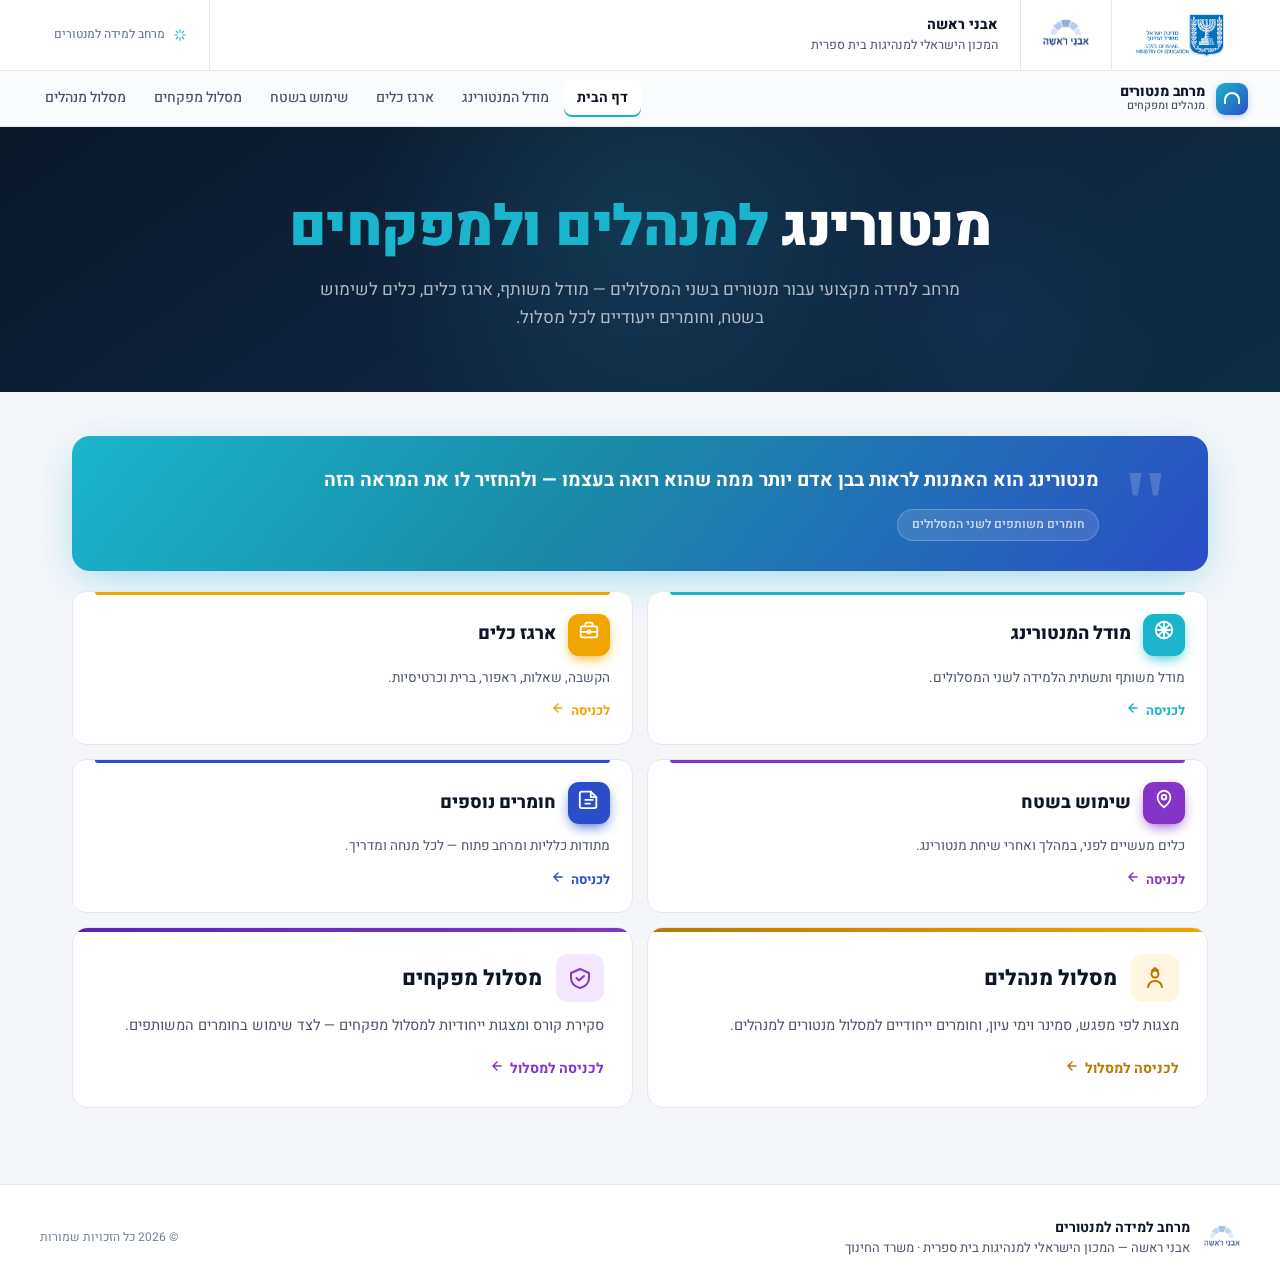
==== index.html @ e8d84977 "Revert "Apply full UX audit fixes — accessibility, RTL, mobile nav" This reverts commit c59c4131e571" ====
<!DOCTYPE html>
<html lang="he" dir="rtl">
<head>
  <meta charset="UTF-8" />
  <meta name="viewport" content="width=device-width, initial-scale=1.0" />
  <title>מרחב מנטורים | אבני ראשה</title>
  <meta name="description" content="מרחב למידה למנטורים — מנהלים ומפקחים · אבני ראשה · משרד החינוך" />
  <link rel="stylesheet" href="shared.css" />
</head>
<body>

  <div id="site-chrome"></div>

  <!-- ── HERO ── -->
  <section class="home-hero">
    <div class="hero-glow hero-glow-1"></div>
    <div class="hero-glow hero-glow-2"></div>
    <h1 class="home-title">מנטורינג <em>למנהלים ולמפקחים</em></h1>
    <p class="home-sub">מרחב למידה מקצועי עבור מנטורים בשני המסלולים — מודל משותף, ארגז כלים, כלים לשימוש בשטח, וחומרים ייעודיים לכל מסלול.</p>
  </section>

  <!-- ── CARDS ── -->
  <div class="cards-area">

    <!-- Quote banner -->
    <div class="quote-banner">
      <div class="quote-mark">"</div>
      <div class="quote-body">
        <blockquote class="quote-text">מנטורינג הוא האמנות לראות בבן אדם יותר ממה שהוא רואה בעצמו — ולהחזיר לו את המראה הזה</blockquote>
        <div class="quote-label">חומרים משותפים לשני המסלולים</div>
      </div>
    </div>

    <!-- Row: model + toolbox -->
    <div class="cat-grid">
      <a href="mentoring-model.html" class="cat-card teal">
        <div class="cat-head">
          <div class="cat-icon"><span class="cat-icon-svg" data-icon="model"></span></div>
          <div class="cat-title">מודל המנטורינג</div>
        </div>
        <div class="cat-desc">מודל משותף ותשתית הלמידה לשני המסלולים.</div>
        <span class="cat-link">לכניסה <span data-icon="arrow"></span></span>
      </a>
      <a href="toolbox.html" class="cat-card orange">
        <div class="cat-head">
          <div class="cat-icon"><span class="cat-icon-svg" data-icon="toolbox"></span></div>
          <div class="cat-title">ארגז כלים</div>
        </div>
        <div class="cat-desc">הקשבה, שאלות, ראפור, ברית וכרטיסיות.</div>
        <span class="cat-link">לכניסה <span data-icon="arrow"></span></span>
      </a>
    </div>

    <!-- Row: field + materials -->
    <div class="cat-grid">
      <a href="field-use.html" class="cat-card purple">
        <div class="cat-head">
          <div class="cat-icon"><span class="cat-icon-svg" data-icon="field"></span></div>
          <div class="cat-title">שימוש בשטח</div>
        </div>
        <div class="cat-desc">כלים מעשיים לפני, במהלך ואחרי שיחת מנטורינג.</div>
        <span class="cat-link">לכניסה <span data-icon="arrow"></span></span>
      </a>
      <a href="main-shared.html" class="cat-card blue">
        <div class="cat-head">
          <div class="cat-icon"><span class="cat-icon-svg" data-icon="materials"></span></div>
          <div class="cat-title">חומרים נוספים</div>
        </div>
        <div class="cat-desc">מתודות כלליות ומרחב פתוח — לכל מנחה ומדריך.</div>
        <span class="cat-link">לכניסה <span data-icon="arrow"></span></span>
      </a>
    </div>

    <!-- Dept cards -->
    <div class="dept-grid">
      <a href="principals.html" class="dept-card orange">
        <div class="dept-head">
          <div class="dept-icon" data-icon="principals"></div>
          <h3>מסלול מנהלים</h3>
        </div>
        <p>מצגות לפי מפגש, סמינר וימי עיון, וחומרים ייחודיים למסלול מנטורים למנהלים.</p>
        <span class="dept-cta">לכניסה למסלול <span data-icon="arrow"></span></span>
      </a>
      <a href="supervisors.html" class="dept-card purple">
        <div class="dept-head">
          <div class="dept-icon" data-icon="supervisors"></div>
          <h3>מסלול מפקחים</h3>
        </div>
        <p>סקירת קורס ומצגות ייחודיות למסלול מפקחים — לצד שימוש בחומרים המשותפים.</p>
        <span class="dept-cta">לכניסה למסלול <span data-icon="arrow"></span></span>
      </a>
    </div>

  </div>

  <div id="site-footer"></div>

  <script src="shared.js"></script>
  <script>Site.mount('home');</script>
</body>
</html>
---- shared.css ----
/* ═══════════════════════════════════════════════════════════
   Avney Rosha — מרחב מנטורים
   Shared Stylesheet · v2.0 (Professional Redesign)
═══════════════════════════════════════════════════════════ */

@import url('https://fonts.googleapis.com/css2?family=Heebo:wght@300;400;500;600;700;800;900&display=swap');

*, *::before, *::after { box-sizing: border-box; margin: 0; padding: 0; }

:root {
  /* Brand palette (unchanged) */
  --blue:         #2b4ec8;
  --teal:         #1ab5cc;
  --orange:       #f0a500;
  --orange-deep:  #b87800;
  --purple:       #8435c8;

  /* Soft tints derived from brand */
  --teal-tint:    #e6f7fa;
  --teal-tint-2:  #cdeef4;
  --orange-tint:  #fff5e0;
  --orange-tint-2:#fde3b0;
  --purple-tint:  #f3e8ff;
  --purple-tint-2:#e0c8fa;
  --blue-tint:    #e6ecfb;
  --blue-tint-2:  #c8d4f5;

  /* Neutrals */
  --ink:          #0e1726;
  --ink-2:        #1a2233;
  --text-dark:    #1a2233;
  --text-mid:     #4a5568;
  --text-light:   #718096;
  --border:       #e4e8ee;
  --border-strong:#cbd2dc;
  --bg:           #f4f6fa;
  --paper:        #ffffff;
  --paper-2:      #fafbfd;

  /* Shadows + radii */
  --shadow:       0 2px 10px rgba(15,23,38,.06);
  --shadow-hover: 0 10px 32px rgba(15,23,38,.12);
  --radius:       16px;
  --radius-sm:    10px;
  --radius-xs:    8px;
}

html { font-size: 16px; -webkit-text-size-adjust: 100%; }
body {
  font-family: 'Heebo', Arial, sans-serif;
  background: var(--bg);
  color: var(--text-dark);
  min-height: 100vh;
  direction: rtl;
  line-height: 1.6;
  text-wrap: pretty;
}
a { text-decoration: none; color: inherit; }
button { font-family: inherit; cursor: pointer; }

/* ═══════════════════════════════════════════════════════════
   1 · SITE CHROME — Top brand strip + main nav
═══════════════════════════════════════════════════════════ */
.site-strip {
  background: var(--paper);
  border-bottom: 1px solid var(--border);
  padding: 0 32px;
  display: flex;
  align-items: stretch;
  min-height: 68px;
}
.strip-lockup {
  display: flex;
  align-items: stretch;
}
.strip-logo {
  display: flex;
  align-items: center;
  padding: 12px 22px;
}
.strip-logo + .strip-logo,
.strip-logo + .strip-meta,
.strip-meta + .strip-logo { border-right: 1px solid var(--border); }
.strip-logo img {
  height: 46px;
  width: auto;
  object-fit: contain;
  display: block;
}
.strip-meta {
  display: flex;
  flex-direction: column;
  justify-content: center;
  gap: 2px;
  padding: 8px 22px;
  font-size: 12.5px;
  color: var(--text-mid);
  line-height: 1.35;
  text-align: right;
}
.strip-meta strong {
  font-size: 14px;
  color: var(--ink);
  font-weight: 800;
}
.strip-tag {
  margin-inline-start: auto;
  display: flex;
  align-items: center;
  padding: 0 22px;
  font-size: 12px;
  color: var(--text-light);
  font-weight: 500;
  border-right: 1px solid var(--border);
}
.strip-tag svg { width: 14px; height: 14px; margin-inline-end: 8px; color: var(--teal); }

.site-nav {
  background: var(--paper-2);
  border-bottom: 1px solid var(--border);
  padding: 0 32px;
  display: flex;
  align-items: center;
  gap: 18px;
  position: sticky;
  top: 0;
  z-index: 50;
  height: 56px;
  backdrop-filter: saturate(150%) blur(8px);
}
.nav-brand {
  display: flex;
  align-items: center;
  gap: 11px;
  flex-shrink: 0;
  margin-inline-end: 8px;
}
.nav-mark {
  width: 32px;
  height: 32px;
  border-radius: 9px;
  background: linear-gradient(135deg, var(--teal) 0%, var(--blue) 100%);
  position: relative;
  flex-shrink: 0;
  box-shadow: 0 2px 6px rgba(43,78,200,0.25);
}
.nav-mark::after {
  /* Half-arch glyph echoing the Avney Rosha logo */
  content: "";
  position: absolute;
  top: 9px;
  left: 8px;
  right: 8px;
  bottom: 11px;
  border: 2px solid #fff;
  border-bottom: 0;
  border-radius: 999px 999px 0 0;
}
.nav-brand-text {
  display: flex;
  flex-direction: column;
  line-height: 1.15;
}
.nav-brand-text strong {
  font-size: 14px;
  font-weight: 800;
  color: var(--ink);
  letter-spacing: -.01em;
}
.nav-brand-text span {
  font-size: 11px;
  color: var(--text-mid);
  font-weight: 500;
}
.nav-links {
  display: flex;
  align-items: center;
  gap: 2px;
  flex: 1;
  justify-content: flex-end;
  flex-wrap: wrap;
}
.nav-links a {
  padding: 7px 13px;
  border-radius: 8px;
  font-size: 14px;
  font-weight: 500;
  color: var(--text-mid);
  white-space: nowrap;
  transition: background .15s, color .15s, box-shadow .15s;
  position: relative;
}
.nav-links a:hover { color: var(--ink); background: #eef2f7; }
.nav-links a.active {
  color: var(--ink);
  font-weight: 700;
  background: var(--paper);
  box-shadow: inset 0 -2px 0 0 var(--teal);
}
.nav-spacer { display: none; }
.nav-meta { display: none; }

/* ═══════════════════════════════════════════════════════════
   2 · PAGE HEADER
═══════════════════════════════════════════════════════════ */
.page-header {
  padding: 40px 32px 28px;
  max-width: 1200px;
  margin: 0 auto;
  width: 100%;
  display: flex;
  flex-direction: column;
  align-items: flex-start;
  gap: 8px;
  position: relative;
}
.page-header .breadcrumb {
  font-size: 13px;
  color: var(--text-light);
  margin-bottom: 4px;
  display: flex;
  align-items: center;
  gap: 6px;
}
.page-header .breadcrumb a { color: var(--teal); font-weight: 500; }
.page-header .breadcrumb a:hover { text-decoration: underline; }
.page-header .breadcrumb .sep { color: var(--border-strong); }
.page-header .page-eyebrow {
  display: inline-flex;
  align-items: center;
  gap: 8px;
  font-size: 12px;
  font-weight: 700;
  letter-spacing: .04em;
  color: var(--teal);
  background: var(--teal-tint);
  padding: 5px 11px;
  border-radius: 999px;
  margin-bottom: 6px;
}
.page-header .page-eyebrow svg { width: 14px; height: 14px; }
.page-header h1 {
  font-size: 40px;
  font-weight: 900;
  color: var(--ink);
  line-height: 1.1;
  letter-spacing: -.3px;
}
.page-header .page-desc {
  font-size: 16.5px;
  color: var(--text-mid);
  line-height: 1.65;
  max-width: 720px;
  margin-top: 4px;
}
.page-header-bar {
  width: 64px;
  height: 4px;
  border-radius: 3px;
  margin-top: 12px;
}
.bar-teal   { background: var(--teal); }
.bar-blue   { background: var(--blue); }
.bar-orange { background: var(--orange); }
.bar-purple { background: var(--purple); }

/* Variant for routes (principals / supervisors) with brand color */
.page-header[data-accent="orange"] .page-eyebrow { color: var(--orange-deep); background: var(--orange-tint); }
.page-header[data-accent="purple"] .page-eyebrow { color: var(--purple); background: var(--purple-tint); }
.page-header[data-accent="blue"]   .page-eyebrow { color: var(--blue);   background: var(--blue-tint); }

/* ═══════════════════════════════════════════════════════════
   3 · CONTENT AREA + SECTION GROUPS
═══════════════════════════════════════════════════════════ */
.content-area {
  padding: 0 32px 64px;
  max-width: 1200px;
  margin: 0 auto;
  width: 100%;
}
.section-group { margin-bottom: 36px; }

.section-group-title {
  display: flex;
  align-items: center;
  gap: 14px;
  margin-bottom: 16px;
  padding-bottom: 12px;
  border-bottom: 1.5px solid var(--border);
  text-align: right;
  direction: rtl;
  width: 100%;
}
.sec-ico {
  width: 38px;
  height: 38px;
  border-radius: 10px;
  background: var(--teal-tint);
  color: var(--teal);
  display: flex;
  align-items: center;
  justify-content: center;
  flex-shrink: 0;
}
.sec-ico svg { width: 20px; height: 20px; }
.sec-ico[data-tone="orange"] { background: var(--orange-tint); color: var(--orange-deep); }
.sec-ico[data-tone="purple"] { background: var(--purple-tint); color: var(--purple); }
.sec-ico[data-tone="blue"]   { background: var(--blue-tint); color: var(--blue); }

.sec-text {
  display: flex;
  flex-direction: column;
  line-height: 1.25;
  flex: 1;
  min-width: 0;
}
.sec-text strong {
  font-size: 18px;
  font-weight: 800;
  color: var(--ink);
}
.sec-text span {
  font-size: 12.5px;
  color: var(--text-light);
  font-weight: 500;
}
.sec-count {
  font-size: 11.5px;
  font-weight: 700;
  color: var(--text-mid);
  background: #eef2f7;
  padding: 5px 11px;
  border-radius: 999px;
  flex-shrink: 0;
}

/* ═══════════════════════════════════════════════════════════
   4 · FILE CARDS + FILE-TYPE DOCUMENT ICON
═══════════════════════════════════════════════════════════ */
.file-grid {
  display: grid;
  grid-template-columns: repeat(auto-fill, minmax(280px, 1fr));
  gap: 12px;
}

.file-card {
  background: var(--paper);
  border: 1px solid var(--border);
  border-radius: 12px;
  padding: 14px 16px;
  display: flex;
  align-items: center;
  gap: 14px;
  text-align: right;
  transition: transform .15s, box-shadow .15s, border-color .15s;
  cursor: pointer;
  position: relative;
}
.file-card:hover {
  transform: translateY(-2px);
  box-shadow: var(--shadow-hover);
  border-color: var(--teal);
}
.file-card:hover .file-dl { background: var(--teal); color: #fff; border-color: var(--teal); }

.file-info {
  flex: 1;
  min-width: 0;
  display: flex;
  flex-direction: column;
  gap: 4px;
}
.file-name {
  font-size: 14.5px;
  font-weight: 700;
  color: var(--ink);
  line-height: 1.4;
  word-break: break-word;
}
.file-meta {
  font-size: 12px;
  color: var(--text-light);
  display: flex;
  align-items: center;
  gap: 8px;
  flex-wrap: wrap;
}
.file-meta .dot {
  width: 3px;
  height: 3px;
  border-radius: 50%;
  background: var(--border-strong);
  display: inline-block;
}

.file-dl {
  width: 32px;
  height: 32px;
  border-radius: 8px;
  background: var(--paper-2);
  color: var(--text-mid);
  border: 1px solid var(--border);
  display: flex;
  align-items: center;
  justify-content: center;
  flex-shrink: 0;
  transition: background .15s, color .15s, border-color .15s;
}
.file-dl svg { width: 14px; height: 14px; }

/* ── Document-shaped file icon ────────────────────────── */
.file-doc {
  position: relative;
  width: 44px;
  height: 56px;
  background: #fff;
  border: 1.5px solid #d8dde6;
  border-radius: 5px;
  flex-shrink: 0;
  box-shadow: 0 1px 2px rgba(15,23,38,.04);
  display: flex;
  align-items: flex-end;
  justify-content: center;
  padding-bottom: 7px;
}
/* Folded corner (top-left in RTL feel) */
.file-doc::before {
  content: "";
  position: absolute;
  top: 0;
  left: 0;
  width: 13px;
  height: 13px;
  background: linear-gradient(135deg, #f0f3f7 0%, #f0f3f7 50%, #d0d6de 50%, #d0d6de 100%);
  border-bottom: 1.5px solid #d8dde6;
  border-right: 1.5px solid #d8dde6;
  border-top-left-radius: 4px;
}
/* Subtle internal text-lines */
.file-doc-lines {
  position: absolute;
  top: 17px;
  left: 7px;
  right: 7px;
  display: flex;
  flex-direction: column;
  gap: 3px;
  pointer-events: none;
}
.file-doc-lines i {
  display: block;
  height: 2px;
  background: #ebeef3;
  border-radius: 2px;
}
.file-doc-lines i:nth-child(1) { width: 60%; margin-right: auto; margin-left: 4px; }
.file-doc-lines i:nth-child(2) { width: 90%; }
.file-doc-lines i:nth-child(3) { width: 70%; }
/* Type badge */
.file-doc-badge {
  font-size: 9.5px;
  font-weight: 800;
  letter-spacing: .06em;
  color: #fff;
  background: var(--doc-color, #5e6878);
  padding: 3px 6px;
  border-radius: 3px;
  text-transform: uppercase;
  line-height: 1;
  position: relative;
  z-index: 1;
}
.file-doc[data-type="pdf"]   { --doc-color: #c0392b; }
.file-doc[data-type="doc"],
.file-doc[data-type="docx"]  { --doc-color: #2b6cb0; }
.file-doc[data-type="ppt"],
.file-doc[data-type="pptx"]  { --doc-color: #e05c00; }
.file-doc[data-type="xls"],
.file-doc[data-type="xlsx"]  { --doc-color: #276749; }
.file-doc[data-type="mp4"],
.file-doc[data-type="video"] { --doc-color: #6b21a8; }
.file-doc[data-type="link"]  { --doc-color: #2e7d54; }
.file-doc[data-type="img"]   { --doc-color: #b94a8a; }

/* Video play overlay */
.file-doc[data-type="mp4"]::after,
.file-doc[data-type="video"]::after {
  content: "";
  position: absolute;
  top: 18px;
  left: 50%;
  transform: translateX(-50%);
  width: 0; height: 0;
  border-style: solid;
  border-width: 6px 0 6px 10px;
  border-color: transparent transparent transparent #6b21a8;
}
.file-doc[data-type="mp4"] .file-doc-lines,
.file-doc[data-type="video"] .file-doc-lines { display: none; }

/* ═══════════════════════════════════════════════════════════
   5 · HOMEPAGE — Hero + cards
═══════════════════════════════════════════════════════════ */
.home-hero {
  background: linear-gradient(145deg, #0b1929 0%, #102540 55%, #0d2d40 100%);
  border-bottom: none;
  padding: 72px 32px 60px;
  text-align: center;
  position: relative;
  overflow: hidden;
}

/* Decorative glow orbs */
.hero-glow {
  position: absolute;
  border-radius: 50%;
  pointer-events: none;
  animation: glow-pulse 6s ease-in-out infinite;
}
.hero-glow-1 {
  width: 600px; height: 600px;
  top: -200px; left: 50%;
  transform: translateX(-50%);
  background: radial-gradient(circle, rgba(26,181,204,.14) 0%, transparent 65%);
}
.hero-glow-2 {
  width: 380px; height: 380px;
  bottom: -120px; right: 8%;
  background: radial-gradient(circle, rgba(43,78,200,.12) 0%, transparent 65%);
  animation-delay: 3s;
}
@keyframes glow-pulse {
  0%, 100% { opacity: .8; transform: translateX(-50%) scale(1); }
  50%       { opacity: 1;  transform: translateX(-50%) scale(1.08); }
}
.hero-glow-2 { animation: glow-pulse-b 7s ease-in-out infinite 3s; }
@keyframes glow-pulse-b {
  0%, 100% { opacity: .7; transform: scale(1); }
  50%       { opacity: 1;  transform: scale(1.1); }
}

.home-title {
  font-size: 56px;
  font-weight: 900;
  color: #fff;
  line-height: 1.05;
  letter-spacing: -.5px;
  position: relative;
  max-width: 900px;
  margin: 0 auto;
}
.home-title em { font-style: normal; color: var(--teal); }
.home-sub {
  font-size: 17px;
  color: rgba(255,255,255,.68);
  margin-top: 18px;
  line-height: 1.65;
  max-width: 660px;
  margin-inline: auto;
  position: relative;
}

/* Hero stats row */
.hero-stats {
  display: inline-flex;
  align-items: center;
  gap: 0;
  margin-top: 36px;
  background: rgba(255,255,255,.07);
  border: 1px solid rgba(255,255,255,.12);
  border-radius: 14px;
  padding: 14px 28px;
  gap: 0;
  position: relative;
}
.hero-stat {
  display: flex;
  flex-direction: column;
  align-items: center;
  gap: 3px;
  padding: 0 24px;
}
.hero-stat-num {
  font-size: 26px;
  font-weight: 900;
  color: #fff;
  line-height: 1;
  letter-spacing: -.5px;
}
.hero-stat-label {
  font-size: 12px;
  font-weight: 500;
  color: rgba(255,255,255,.55);
  white-space: nowrap;
}
.hero-stat-sep {
  width: 1px;
  height: 36px;
  background: rgba(255,255,255,.14);
  flex-shrink: 0;
}

/* Quote banner */
.quote-banner {
  background: linear-gradient(130deg, var(--teal) 0%, #1a8ba8 45%, var(--blue) 100%);
  border-radius: 18px;
  padding: 30px 36px;
  margin-bottom: 20px;
  color: #fff;
  display: flex;
  align-items: flex-start;
  gap: 20px;
  position: relative;
  overflow: hidden;
  box-shadow: 0 12px 40px -8px rgba(26,181,204,.4);
  transition: transform .2s, box-shadow .2s;
}
.quote-banner:hover {
  transform: translateY(-2px);
  box-shadow: 0 18px 50px -8px rgba(26,181,204,.55);
}
.quote-mark {
  font-size: 96px;
  font-weight: 900;
  line-height: .7;
  color: rgba(255,255,255,.18);
  font-family: Georgia, serif;
  flex-shrink: 0;
  margin-top: 4px;
  user-select: none;
}
.quote-body { flex: 1; }
.quote-text {
  font-size: 19px;
  font-weight: 700;
  line-height: 1.55;
  color: #fff;
  font-style: normal;
  margin: 0 0 14px;
}
.quote-label {
  display: inline-flex;
  align-items: center;
  gap: 7px;
  font-size: 12px;
  font-weight: 600;
  color: rgba(255,255,255,.7);
  background: rgba(255,255,255,.12);
  border: 1px solid rgba(255,255,255,.2);
  padding: 5px 14px;
  border-radius: 999px;
}

/* Card entrance animation */
.cat-card, .dept-card {
  animation: card-in .4s ease both;
}
.cat-grid:nth-child(2) .cat-card:nth-child(1) { animation-delay: .05s; }
.cat-grid:nth-child(2) .cat-card:nth-child(2) { animation-delay: .12s; }
.cat-grid:nth-child(3) .cat-card:nth-child(1) { animation-delay: .19s; }
.cat-grid:nth-child(3) .cat-card:nth-child(2) { animation-delay: .26s; }
.dept-card:nth-child(1) { animation-delay: .32s; }
.dept-card:nth-child(2) { animation-delay: .39s; }
@keyframes card-in {
  from { opacity: 0; transform: translateY(14px); }
  to   { opacity: 1; transform: translateY(0); }
}

/* Legacy eyebrow (hidden) */
.home-eyebrow { display: none; }

.cards-area {
  max-width: 1200px;
  margin: 0 auto;
  padding: 44px 32px 60px;
}

/* Featured (primary) card */
.feature-card {
  display: flex;
  align-items: center;
  justify-content: space-between;
  gap: 28px;
  background: linear-gradient(135deg, var(--teal) 0%, var(--blue) 100%);
  border-radius: 18px;
  padding: 30px 34px;
  margin-bottom: 14px;
  color: #fff;
  box-shadow: 0 12px 40px -8px rgba(26,181,204,.45);
  transition: transform .2s, box-shadow .2s;
  position: relative;
  overflow: hidden;
  text-align: right;
}
.feature-card:hover {
  transform: translateY(-3px);
  box-shadow: 0 18px 50px -8px rgba(26,181,204,.55);
}
.feature-card::before {
  content: "";
  position: absolute;
  left: -60px;
  top: -60px;
  width: 280px;
  height: 280px;
  border-radius: 50%;
  border: 50px solid rgba(255,255,255,.08);
  pointer-events: none;
}
.feature-card-text { position: relative; }
.feature-card h2 {
  font-size: 28px;
  font-weight: 900;
  margin-bottom: 6px;
  line-height: 1.2;
}
.feature-card p {
  font-size: 15px;
  color: rgba(255,255,255,.88);
  line-height: 1.55;
  max-width: 520px;
}
.feature-card-cta {
  display: inline-flex;
  align-items: center;
  gap: 8px;
  background: rgba(255,255,255,.16);
  border: 1.5px solid rgba(255,255,255,.32);
  padding: 12px 22px;
  border-radius: 10px;
  font-size: 14px;
  font-weight: 700;
  flex-shrink: 0;
  position: relative;
  transition: background .15s;
}
.feature-card:hover .feature-card-cta { background: rgba(255,255,255,.28); }
.feature-card-cta svg { width: 16px; height: 16px; }

/* Two-column category cards */
.cat-grid {
  display: grid;
  grid-template-columns: 1fr 1fr;
  gap: 14px;
  margin-bottom: 14px;
}
.cat-card {
  background: var(--paper);
  border: 1px solid var(--border);
  border-radius: 14px;
  padding: 22px;
  display: flex;
  flex-direction: column;
  gap: 12px;
  position: relative;
  text-align: right;
  transition: transform .18s, box-shadow .18s, border-color .18s;
}
.cat-card::before {
  content: "";
  position: absolute;
  top: 0;
  right: 22px;
  left: 22px;
  height: 3px;
  border-radius: 0 0 3px 3px;
  background: currentColor;
}
.cat-card:hover {
  transform: translateY(-3px);
  box-shadow: var(--shadow-hover);
  border-color: rgba(0,0,0,.08);
}
.cat-card.teal   { color: var(--teal); }
.cat-card.orange { color: var(--orange); }
.cat-card.purple { color: var(--purple); }
.cat-card.blue   { color: var(--blue); }

.cat-head { display: flex; align-items: center; gap: 12px; }
.cat-icon {
  width: 42px;
  height: 42px;
  border-radius: 11px;
  color: #fff;
  display: flex;
  align-items: center;
  justify-content: center;
  flex-shrink: 0;
}
.cat-card.teal   .cat-icon { background: var(--teal);   box-shadow: 0 5px 14px -4px var(--teal); }
.cat-card.orange .cat-icon { background: var(--orange); box-shadow: 0 5px 14px -4px var(--orange); }
.cat-card.purple .cat-icon { background: var(--purple); box-shadow: 0 5px 14px -4px var(--purple); }
.cat-card.blue   .cat-icon { background: var(--blue);   box-shadow: 0 5px 14px -4px var(--blue); }
.cat-icon svg { width: 22px; height: 22px; }
.cat-title {
  font-size: 18px;
  font-weight: 800;
  color: var(--ink);
}
.cat-desc {
  font-size: 13.5px;
  color: var(--text-mid);
  line-height: 1.6;
  flex: 1;
}
.cat-link {
  margin-top: auto;
  font-size: 13px;
  font-weight: 700;
  color: currentColor;
  display: inline-flex;
  align-items: center;
  gap: 6px;
}
.cat-link svg { width: 14px; height: 14px; }
.cat-card:hover .cat-link { gap: 10px; }

/* Department cards (principals / supervisors) */
.dept-grid {
  display: grid;
  grid-template-columns: 1fr 1fr;
  gap: 14px;
}
.dept-card {
  background: var(--paper);
  border: 1px solid var(--border);
  border-radius: 16px;
  padding: 26px 28px;
  display: flex;
  flex-direction: column;
  gap: 12px;
  text-align: right;
  transition: transform .18s, box-shadow .18s;
  position: relative;
  overflow: hidden;
}
.dept-card::before {
  content: "";
  position: absolute;
  top: 0; right: 0; left: 0;
  height: 4px;
}
.dept-card.orange::before { background: linear-gradient(90deg, var(--orange-deep) 0%, var(--orange) 100%); }
.dept-card.purple::before { background: linear-gradient(90deg, #5b21b6 0%, var(--purple) 100%); }
.dept-card:hover {
  transform: translateY(-3px);
  box-shadow: var(--shadow-hover);
}
.dept-head { display: flex; align-items: center; gap: 14px; }
.dept-icon {
  width: 48px;
  height: 48px;
  border-radius: 12px;
  display: flex;
  align-items: center;
  justify-content: center;
  flex-shrink: 0;
}
.dept-card.orange .dept-icon { background: var(--orange-tint); color: var(--orange-deep); }
.dept-card.purple .dept-icon { background: var(--purple-tint); color: var(--purple); }
.dept-icon svg { width: 24px; height: 24px; }
.dept-card h3 {
  font-size: 21px;
  font-weight: 800;
  color: var(--ink);
}
.dept-card p {
  font-size: 14.5px;
  color: var(--text-mid);
  line-height: 1.65;
}
.dept-cta {
  margin-top: 8px;
  font-size: 14px;
  font-weight: 700;
  display: inline-flex;
  align-items: center;
  gap: 6px;
}
.dept-card.orange .dept-cta { color: var(--orange-deep); }
.dept-card.purple .dept-cta { color: var(--purple); }
.dept-cta svg { width: 14px; height: 14px; }

/* ═══════════════════════════════════════════════════════════
   6 · ACCORDION (sessions / topics)
═══════════════════════════════════════════════════════════ */
.acc-list { display: flex; flex-direction: column; gap: 10px; }
.acc-item {
  background: var(--paper);
  border: 1px solid var(--border);
  border-radius: 12px;
  overflow: hidden;
  transition: box-shadow .15s, border-color .15s;
}
.acc-item:hover { box-shadow: var(--shadow); }
.acc-item.open { border-color: var(--border-strong); box-shadow: var(--shadow); }
.acc-header {
  padding: 14px 18px;
  display: flex;
  align-items: center;
  justify-content: space-between;
  gap: 14px;
  cursor: pointer;
  transition: background .15s;
}
.acc-header:hover { background: var(--paper-2); }
.acc-header-right { display: flex; align-items: center; gap: 14px; flex: 1; min-width: 0; }
.acc-num {
  width: 34px;
  height: 34px;
  border-radius: 9px;
  display: flex;
  align-items: center;
  justify-content: center;
  font-size: 14px;
  font-weight: 800;
  color: #fff;
  flex-shrink: 0;
  background: var(--teal);
}
.acc-item[data-tone="purple"] .acc-num { background: var(--purple); }
.acc-item[data-tone="orange"] .acc-num { background: var(--orange); }
.acc-item[data-tone="blue"]   .acc-num { background: var(--blue); }
.acc-title {
  font-size: 15.5px;
  font-weight: 700;
  color: var(--ink);
  line-height: 1.35;
}
.acc-meta {
  font-size: 12px;
  color: var(--text-light);
  margin-top: 1px;
}
.acc-arrow {
  width: 28px;
  height: 28px;
  border-radius: 50%;
  background: var(--paper-2);
  color: var(--text-mid);
  display: flex;
  align-items: center;
  justify-content: center;
  flex-shrink: 0;
  transition: transform .2s, background .15s;
}
.acc-arrow svg { width: 14px; height: 14px; transition: transform .2s; }
.acc-item.open .acc-arrow { background: var(--teal-tint); color: var(--teal); }
.acc-item.open .acc-arrow svg { transform: rotate(90deg); }
.acc-body { display: none; padding: 4px 18px 18px; border-top: 1px solid var(--border); margin-top: 2px; }
.acc-item.open .acc-body { display: block; }

/* ═══════════════════════════════════════════════════════════
   7 · GALLERY
═══════════════════════════════════════════════════════════ */
.photo-grid {
  display: grid;
  grid-template-columns: repeat(auto-fill, minmax(190px, 1fr));
  gap: 10px;
}
.photo-thumb {
  aspect-ratio: 4/3;
  border-radius: 10px;
  overflow: hidden;
  cursor: pointer;
  border: 1px solid var(--border-strong);
  background: var(--paper-2);
  box-shadow: 0 2px 6px rgba(15,23,38,.08);
  transition: transform .18s, box-shadow .18s, border-color .18s;
  position: relative;
}
.photo-thumb:hover {
  transform: scale(1.02);
  box-shadow: 0 10px 24px rgba(15,23,38,.18);
  border-color: var(--teal);
}
.photo-thumb img {
  width: 100%;
  height: 100%;
  object-fit: cover;
  display: block;
  filter: saturate(1.15) contrast(1.08);
  transition: filter .18s;
}
.photo-thumb:hover img { filter: saturate(1.25) contrast(1.12); }
.photo-thumb::after {
  content: "";
  position: absolute;
  inset: 0;
  background: linear-gradient(180deg, transparent 55%, rgba(15,23,38,.5) 100%);
  opacity: 0;
  transition: opacity .15s;
  pointer-events: none;
}
.photo-thumb:hover::after { opacity: 1; }

.lightbox {
  display: none;
  position: fixed;
  inset: 0;
  background: rgba(0,0,0,.92);
  z-index: 999;
  align-items: center;
  justify-content: center;
  padding: 24px;
}
.lightbox.open { display: flex; }
.lightbox img { max-width: 92vw; max-height: 92vh; border-radius: 8px; box-shadow: 0 20px 60px rgba(0,0,0,.5); }
.lightbox-close {
  position: absolute;
  top: 18px;
  left: 18px;
  background: rgba(255,255,255,.12);
  color: #fff;
  border: none;
  border-radius: 50%;
  width: 44px;
  height: 44px;
  font-size: 22px;
  display: flex;
  align-items: center;
  justify-content: center;
  transition: background .15s;
}
.lightbox-close:hover { background: rgba(255,255,255,.25); }

/* ═══════════════════════════════════════════════════════════
   8 · NOTE / INFO BLOCK
═══════════════════════════════════════════════════════════ */
.note-block {
  background: var(--paper);
  border: 1px solid var(--border);
  border-right: 4px solid var(--orange);
  border-radius: 12px;
  padding: 18px 22px;
  font-size: 14.5px;
  color: var(--text-mid);
  line-height: 1.8;
}
.note-block strong { color: var(--ink); font-weight: 700; }
.note-block .note-head {
  display: flex;
  align-items: center;
  gap: 8px;
  font-weight: 700;
  color: var(--orange-deep);
  margin-bottom: 6px;
  font-size: 13px;
}
.note-block .note-head svg { width: 16px; height: 16px; }

/* ═══════════════════════════════════════════════════════════
   9 · FOOTER
═══════════════════════════════════════════════════════════ */
.site-footer {
  background: var(--paper);
  border-top: 1px solid var(--border);
  padding: 32px 32px 28px;
  margin-top: 16px;
}
.site-footer-inner {
  max-width: 1200px;
  margin: 0 auto;
  display: flex;
  align-items: center;
  justify-content: space-between;
  gap: 24px;
  flex-wrap: wrap;
}
.footer-brand {
  display: flex;
  align-items: center;
  gap: 14px;
  font-size: 13px;
  color: var(--text-mid);
  line-height: 1.55;
}
.footer-brand img { height: 36px; width: auto; opacity: .8; }
.footer-brand strong { color: var(--ink); font-weight: 700; display: block; font-size: 14px; }
.footer-meta {
  font-size: 12px;
  color: var(--text-light);
  text-align: left;
}

/* ═══════════════════════════════════════════════════════════
   10 · RESPONSIVE
═══════════════════════════════════════════════════════════ */
@media (max-width: 1100px) {
  .home-title { font-size: 44px; }
  .page-header h1 { font-size: 32px; }
}
@media (max-width: 860px) {
  .site-strip { padding: 0 16px; flex-direction: column; align-items: stretch; gap: 0; }
  .strip-logos { justify-content: center; }
  .strip-meta { padding: 8px 0; align-items: center; text-align: center; border-top: 1px solid var(--border); }
  .site-nav { padding: 8px 16px; height: auto; flex-wrap: wrap; gap: 8px; }
  .nav-links { justify-content: flex-end; width: 100%; order: 3; flex-wrap: wrap; }
  .nav-meta { display: none; }
  .nav-spacer { display: none; }
  .content-area, .page-header, .cards-area { padding-left: 16px; padding-right: 16px; }
  .cat-grid, .dept-grid { grid-template-columns: 1fr; }
  .feature-card { flex-direction: column; align-items: flex-start; gap: 18px; }
  .home-title { font-size: 34px; }
  .page-header h1 { font-size: 26px; }
  .sec-text strong { font-size: 16px; }
}
@media (max-width: 480px) {
  .file-grid { grid-template-columns: 1fr; }
  .photo-grid { grid-template-columns: repeat(2, 1fr); }
  .home-title { font-size: 28px; }
}
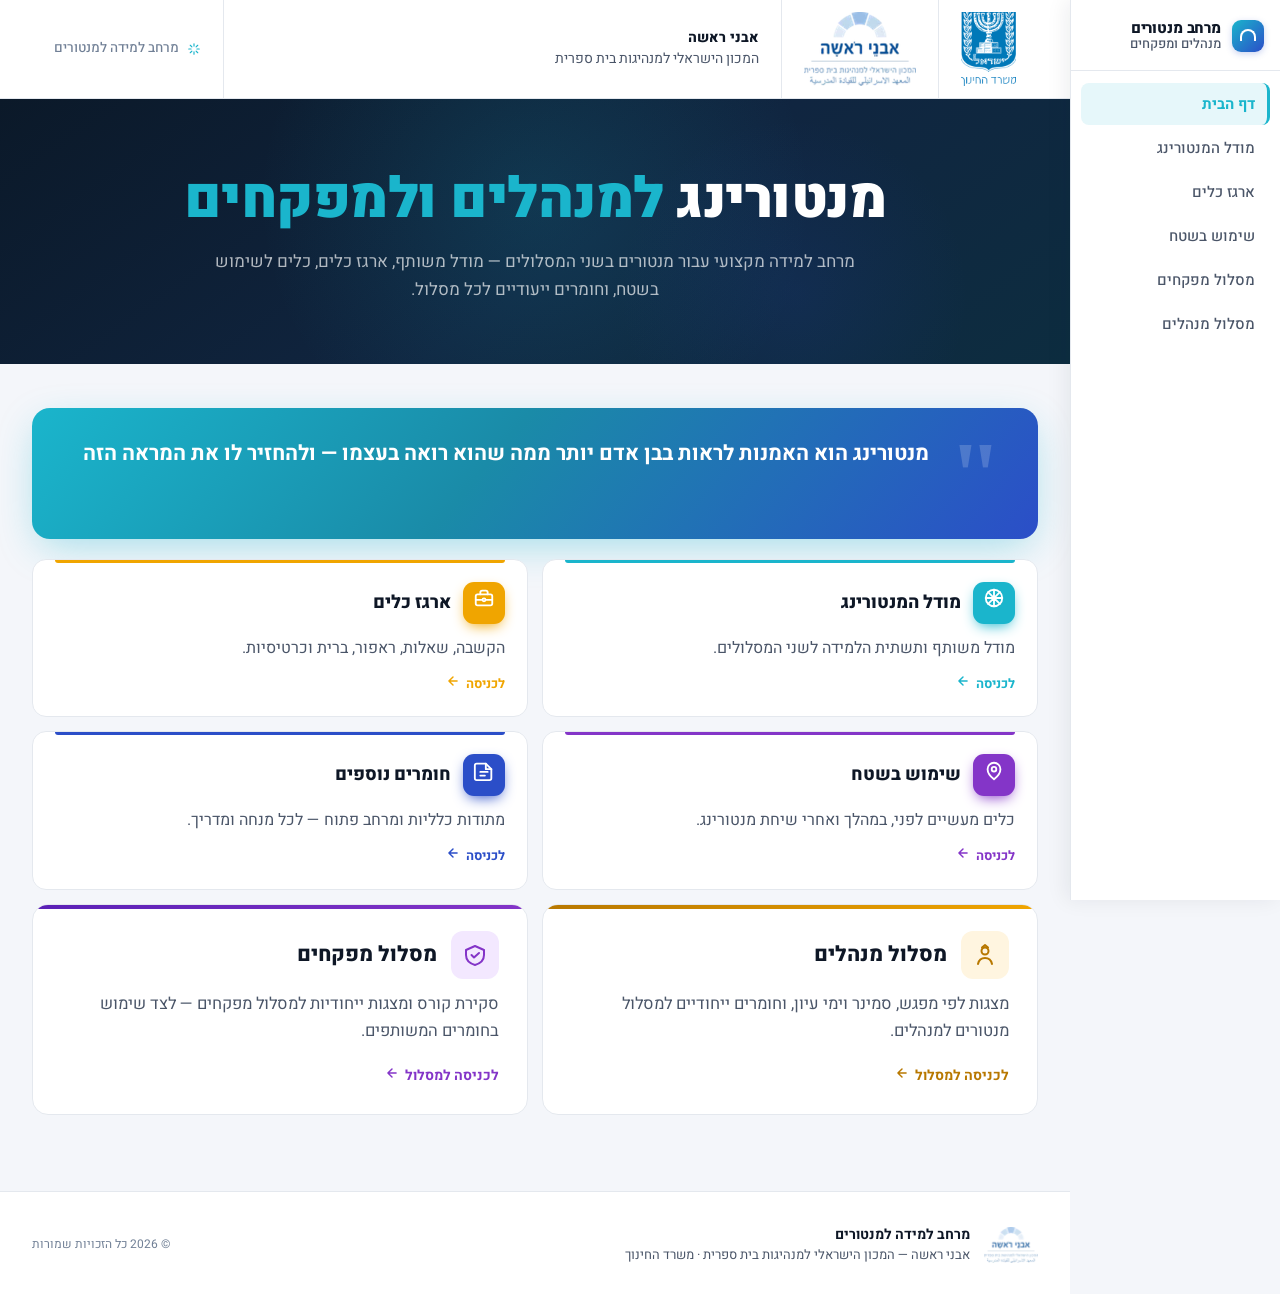
==== commit 5bf617d9: "Add quote-banner and page-intro to all 5 content pages - Added .page-intro style to shared.css (teal" ====
--- a/index.html
+++ b/index.html
@@ -27,7 +27,6 @@
       <div class="quote-mark">"</div>
       <div class="quote-body">
         <blockquote class="quote-text">מנטורינג הוא האמנות לראות בבן אדם יותר ממה שהוא רואה בעצמו — ולהחזיר לו את המראה הזה</blockquote>
-        <div class="quote-label">חומרים משותפים לשני המסלולים</div>
       </div>
     </div>
 
--- a/shared.css
+++ b/shared.css
@@ -45,7 +45,7 @@
   --radius-xs:    8px;
 }
 
-html { font-size: 16px; -webkit-text-size-adjust: 100%; }
+html { font-size: 18px; -webkit-text-size-adjust: 100%; scroll-padding-top: 24px; }
 body {
   font-family: 'Heebo', Arial, sans-serif;
   background: var(--bg);
@@ -54,6 +54,7 @@
   direction: rtl;
   line-height: 1.6;
   text-wrap: pretty;
+  padding-right: 210px; /* room for right sidebar */
 }
 a { text-decoration: none; color: inherit; }
 button { font-family: inherit; cursor: pointer; }
@@ -67,7 +68,7 @@
   padding: 0 32px;
   display: flex;
   align-items: stretch;
-  min-height: 68px;
+  min-height: 96px;
 }
 .strip-lockup {
   display: flex;
@@ -82,7 +83,7 @@
 .strip-logo + .strip-meta,
 .strip-meta + .strip-logo { border-right: 1px solid var(--border); }
 .strip-logo img {
-  height: 46px;
+  height: 74px;
   width: auto;
   object-fit: contain;
   display: block;
@@ -93,7 +94,7 @@
   justify-content: center;
   gap: 2px;
   padding: 8px 22px;
-  font-size: 12.5px;
+  font-size: 14px;
   color: var(--text-mid);
   line-height: 1.35;
   text-align: right;
@@ -108,32 +109,39 @@
   display: flex;
   align-items: center;
   padding: 0 22px;
-  font-size: 12px;
+  font-size: 13.5px;
   color: var(--text-light);
   font-weight: 500;
   border-right: 1px solid var(--border);
 }
 .strip-tag svg { width: 14px; height: 14px; margin-inline-end: 8px; color: var(--teal); }
 
+/* ── Right sidebar nav ──────────────────────────────────── */
 .site-nav {
-  background: var(--paper-2);
+  position: fixed;
+  right: 0;
+  top: 0;
+  bottom: 0;
+  width: 210px;
+  background: var(--paper);
+  border-left: 1px solid var(--border);
+  box-shadow: -4px 0 20px rgba(15,23,38,.07);
+  display: flex;
+  flex-direction: column;
+  align-items: stretch;
+  gap: 0;
+  z-index: 100;
+  overflow-y: auto;
+  padding: 20px 0 32px;
+}
+.nav-brand {
+  display: flex;
+  align-items: center;
+  gap: 11px;
+  flex-shrink: 0;
+  padding: 0 16px 18px;
   border-bottom: 1px solid var(--border);
-  padding: 0 32px;
-  display: flex;
-  align-items: center;
-  gap: 18px;
-  position: sticky;
-  top: 0;
-  z-index: 50;
-  height: 56px;
-  backdrop-filter: saturate(150%) blur(8px);
-}
-.nav-brand {
-  display: flex;
-  align-items: center;
-  gap: 11px;
-  flex-shrink: 0;
-  margin-inline-end: 8px;
+  margin-bottom: 8px;
 }
 .nav-mark {
   width: 32px;
@@ -145,7 +153,6 @@
   box-shadow: 0 2px 6px rgba(43,78,200,0.25);
 }
 .nav-mark::after {
-  /* Half-arch glyph echoing the Avney Rosha logo */
   content: "";
   position: absolute;
   top: 9px;
@@ -162,43 +169,70 @@
   line-height: 1.15;
 }
 .nav-brand-text strong {
-  font-size: 14px;
+  font-size: 15px;
   font-weight: 800;
   color: var(--ink);
   letter-spacing: -.01em;
 }
 .nav-brand-text span {
-  font-size: 11px;
+  font-size: 13px;
   color: var(--text-mid);
   font-weight: 500;
 }
 .nav-links {
   display: flex;
-  align-items: center;
+  flex-direction: column;
+  align-items: stretch;
   gap: 2px;
-  flex: 1;
-  justify-content: flex-end;
-  flex-wrap: wrap;
+  padding: 4px 10px;
 }
 .nav-links a {
-  padding: 7px 13px;
+  padding: 9px 12px;
   border-radius: 8px;
-  font-size: 14px;
+  font-size: 15px;
   font-weight: 500;
   color: var(--text-mid);
-  white-space: nowrap;
-  transition: background .15s, color .15s, box-shadow .15s;
-  position: relative;
+  white-space: normal;
+  text-align: right;
+  transition: background .15s, color .15s, border-color .15s;
+  border-right: 3px solid transparent;
 }
 .nav-links a:hover { color: var(--ink); background: #eef2f7; }
 .nav-links a.active {
-  color: var(--ink);
+  color: var(--teal);
   font-weight: 700;
-  background: var(--paper);
-  box-shadow: inset 0 -2px 0 0 var(--teal);
+  background: var(--teal-tint);
+  border-right-color: var(--teal);
 }
 .nav-spacer { display: none; }
 .nav-meta { display: none; }
+
+/* ── Hamburger toggle (mobile only) ──────────────────── */
+.nav-hamburger {
+  display: none;
+  flex-direction: column;
+  align-items: center;
+  justify-content: center;
+  gap: 5px;
+  width: 44px;
+  height: 44px;
+  padding: 10px;
+  background: none;
+  border: 1.5px solid var(--border);
+  border-radius: 8px;
+  flex-shrink: 0;
+}
+.nav-hamburger span {
+  display: block;
+  width: 20px;
+  height: 2px;
+  background: var(--ink);
+  border-radius: 2px;
+  transition: transform .2s, opacity .2s;
+}
+.nav-hamburger.open span:nth-child(1) { transform: translateY(7px) rotate(45deg); }
+.nav-hamburger.open span:nth-child(2) { opacity: 0; transform: scaleX(0); }
+.nav-hamburger.open span:nth-child(3) { transform: translateY(-7px) rotate(-45deg); }
 
 /* ═══════════════════════════════════════════════════════════
    2 · PAGE HEADER
@@ -240,16 +274,16 @@
 }
 .page-header .page-eyebrow svg { width: 14px; height: 14px; }
 .page-header h1 {
-  font-size: 40px;
+  font-size: 46px;
   font-weight: 900;
   color: var(--ink);
   line-height: 1.1;
   letter-spacing: -.3px;
 }
 .page-header .page-desc {
-  font-size: 16.5px;
+  font-size: 18px;
   color: var(--text-mid);
-  line-height: 1.65;
+  line-height: 1.7;
   max-width: 720px;
   margin-top: 4px;
 }
@@ -278,6 +312,19 @@
   margin: 0 auto;
   width: 100%;
 }
+.page-intro {
+  max-width: 720px;
+  font-size: 17px;
+  color: var(--text-mid);
+  line-height: 1.75;
+  margin: 0 0 40px 0;
+  padding: 24px 28px;
+  background: var(--paper);
+  border-radius: var(--radius);
+  border-right: 4px solid var(--teal);
+  box-shadow: var(--shadow);
+}
+
 .section-group { margin-bottom: 36px; }
 
 .section-group-title {
@@ -320,7 +367,7 @@
   color: var(--ink);
 }
 .sec-text span {
-  font-size: 12.5px;
+  font-size: 15px;
   color: var(--text-light);
   font-weight: 500;
 }
@@ -353,7 +400,7 @@
   gap: 14px;
   text-align: right;
   transition: transform .15s, box-shadow .15s, border-color .15s;
-  cursor: pointer;
+  cursor: default;
   position: relative;
 }
 .file-card:hover {
@@ -361,7 +408,6 @@
   box-shadow: var(--shadow-hover);
   border-color: var(--teal);
 }
-.file-card:hover .file-dl { background: var(--teal); color: #fff; border-color: var(--teal); }
 
 .file-info {
   flex: 1;
@@ -371,7 +417,7 @@
   gap: 4px;
 }
 .file-name {
-  font-size: 14.5px;
+  font-size: 16px;
   font-weight: 700;
   color: var(--ink);
   line-height: 1.4;
@@ -393,20 +439,41 @@
   display: inline-block;
 }
 
-.file-dl {
-  width: 32px;
-  height: 32px;
+.file-actions {
+  display: flex;
+  flex-direction: column;
+  align-items: stretch;
+  gap: 5px;
+  flex-shrink: 0;
+  width: 88px;
+}
+.file-btn {
+  display: flex;
+  align-items: center;
+  justify-content: center;
+  gap: 5px;
+  padding: 6px 8px;
   border-radius: 8px;
-  background: var(--paper-2);
+  font-size: 12px;
+  font-weight: 600;
+  white-space: nowrap;
+  transition: background .15s, color .15s, border-color .15s;
+  border: 1.5px solid transparent;
+  line-height: 1;
+}
+.file-btn svg { width: 14px; height: 14px; flex-shrink: 0; }
+.file-view-btn {
+  background: var(--teal-tint);
+  color: var(--teal);
+  border-color: var(--teal-tint-2);
+}
+.file-view-btn:hover { background: var(--teal-tint-2); border-color: var(--teal); }
+.file-dl-btn {
+  background: var(--bg);
   color: var(--text-mid);
-  border: 1px solid var(--border);
-  display: flex;
-  align-items: center;
-  justify-content: center;
-  flex-shrink: 0;
-  transition: background .15s, color .15s, border-color .15s;
-}
-.file-dl svg { width: 14px; height: 14px; }
+  border-color: var(--border);
+}
+.file-dl-btn:hover { background: var(--orange-tint); color: var(--orange-deep); border-color: var(--orange-tint-2); }
 
 /* ── Document-shaped file icon ────────────────────────── */
 .file-doc {
@@ -631,7 +698,7 @@
 }
 .quote-body { flex: 1; }
 .quote-text {
-  font-size: 19px;
+  font-size: 21px;
   font-weight: 700;
   line-height: 1.55;
   color: #fff;
@@ -798,7 +865,7 @@
   color: var(--ink);
 }
 .cat-desc {
-  font-size: 13.5px;
+  font-size: 16px;
   color: var(--text-mid);
   line-height: 1.6;
   flex: 1;
@@ -865,7 +932,7 @@
   color: var(--ink);
 }
 .dept-card p {
-  font-size: 14.5px;
+  font-size: 16.5px;
   color: var(--text-mid);
   line-height: 1.65;
 }
@@ -922,7 +989,7 @@
 .acc-item[data-tone="orange"] .acc-num { background: var(--orange); }
 .acc-item[data-tone="blue"]   .acc-num { background: var(--blue); }
 .acc-title {
-  font-size: 15.5px;
+  font-size: 17px;
   font-weight: 700;
   color: var(--ink);
   line-height: 1.35;
@@ -1091,22 +1158,59 @@
   .page-header h1 { font-size: 32px; }
 }
 @media (max-width: 860px) {
-  .site-strip { padding: 0 16px; flex-direction: column; align-items: stretch; gap: 0; }
-  .strip-logos { justify-content: center; }
-  .strip-meta { padding: 8px 0; align-items: center; text-align: center; border-top: 1px solid var(--border); }
-  .site-nav { padding: 8px 16px; height: auto; flex-wrap: wrap; gap: 8px; }
-  .nav-links { justify-content: flex-end; width: 100%; order: 3; flex-wrap: wrap; }
-  .nav-meta { display: none; }
-  .nav-spacer { display: none; }
-  .content-area, .page-header, .cards-area { padding-left: 16px; padding-right: 16px; }
-  .cat-grid, .dept-grid { grid-template-columns: 1fr; }
-  .feature-card { flex-direction: column; align-items: flex-start; gap: 18px; }
-  .home-title { font-size: 34px; }
+  /* sidebar → sticky top bar on mobile */
+  body { padding-right: 0; }
+  .site-strip { padding: 0 16px; min-height: auto; }
+  .strip-lockup { flex-wrap: wrap; }
+  .site-nav {
+    position: sticky;
+    right: auto; left: auto; top: 0; bottom: auto;
+    width: 100%;
+    height: 56px;
+    flex-direction: row;
+    flex-wrap: nowrap;
+    padding: 0 16px;
+    border-left: none;
+    border-bottom: 1px solid var(--border);
+    overflow: visible;
+  }
+  .nav-brand { padding: 0; border-bottom: none; margin-bottom: 0; }
+  .nav-links {
+    display: none;
+    flex-direction: column;
+    gap: 2px;
+    position: absolute;
+    top: 100%;
+    right: 0;
+    left: 0;
+    background: var(--paper);
+    border-bottom: 2px solid var(--border);
+    padding: 10px 16px 18px;
+    box-shadow: 0 8px 24px rgba(15,23,38,.1);
+    z-index: 200;
+  }
+  .nav-links.mobile-open { display: flex; }
+  .nav-links a { font-size: 16px; padding: 10px 14px; border-right: 3px solid transparent; }
+  .nav-links a.active { border-right-color: var(--teal); }
+  .nav-hamburger { display: flex; margin-inline-start: auto; }
+
+  /* Content layout */
+  .page-header { padding: 24px 16px 20px; }
   .page-header h1 { font-size: 26px; }
-  .sec-text strong { font-size: 16px; }
-}
+  .content-area { padding: 0 16px 48px; }
+  .file-grid { grid-template-columns: 1fr; }
+  .home-hero { padding: 40px 16px; }
+  .home-title { font-size: 36px; }
+  .cards-area { padding: 20px 16px 48px; }
+  .cat-grid { grid-template-columns: 1fr; }
+  .dept-grid { grid-template-columns: 1fr; }
+  .photo-grid { grid-template-columns: repeat(2, 1fr); }
+  .site-footer { padding: 24px 16px 20px; }
+  .site-footer-inner { flex-direction: column; align-items: flex-start; }
+}
+
 @media (max-width: 480px) {
-  .file-grid { grid-template-columns: 1fr; }
-  .photo-grid { grid-template-columns: repeat(2, 1fr); }
   .home-title { font-size: 28px; }
-}
+  .page-header h1 { font-size: 22px; }
+  .photo-grid { grid-template-columns: 1fr; }
+}
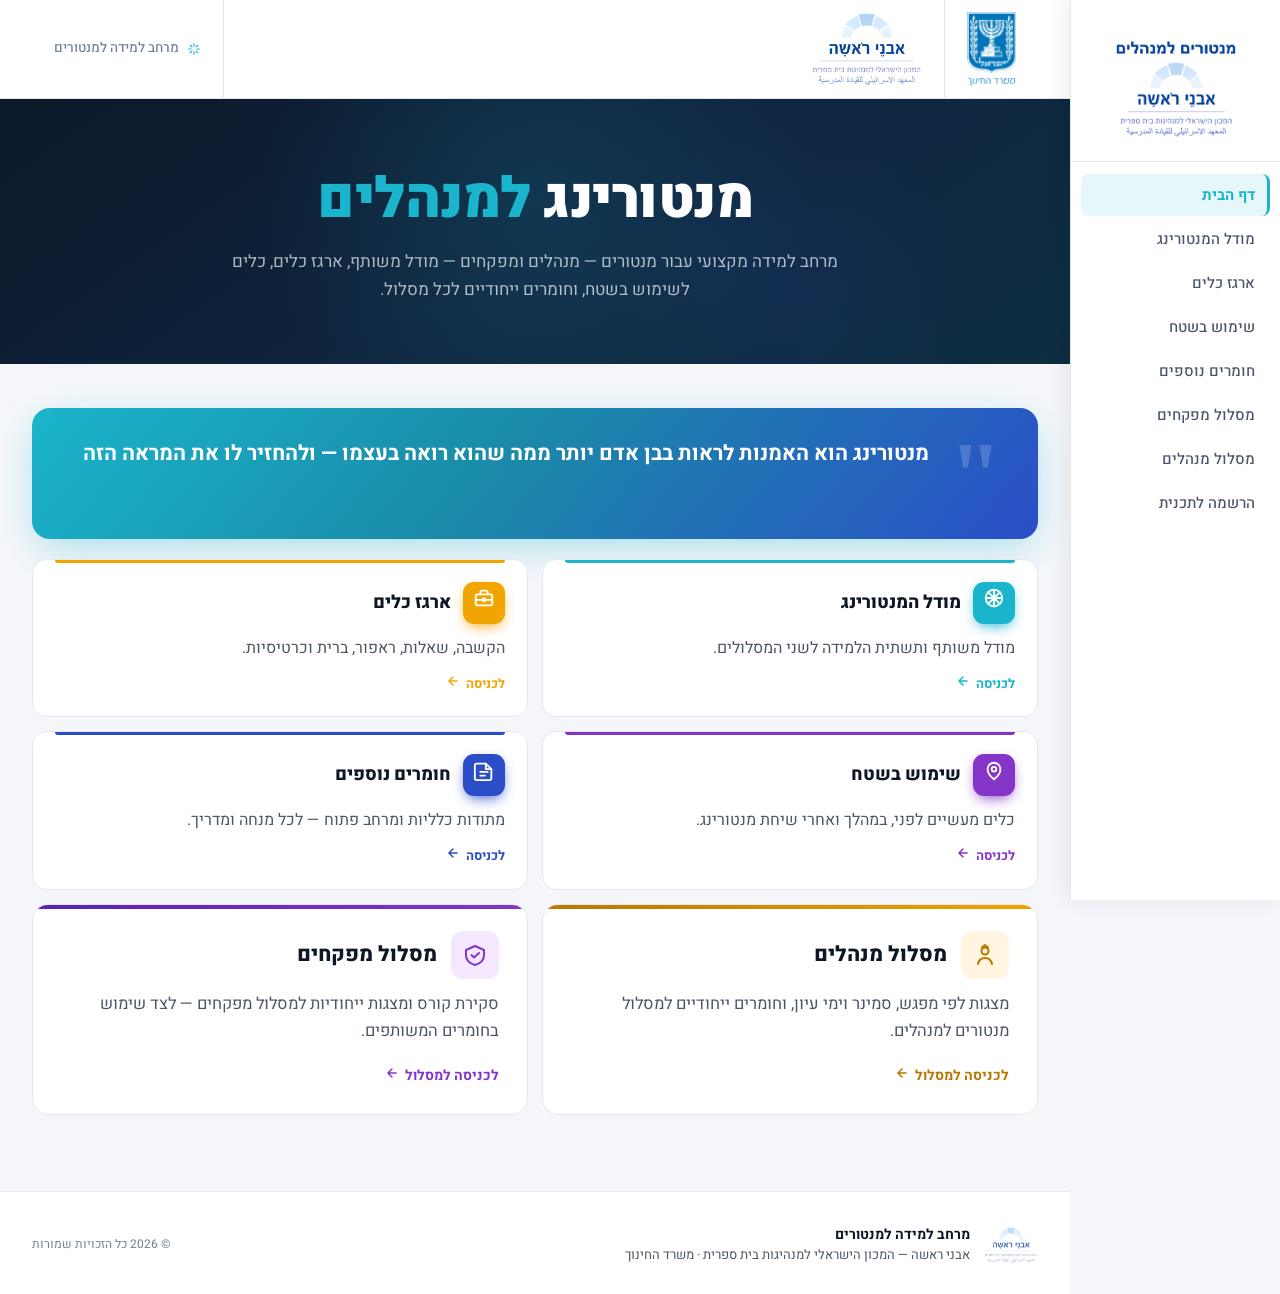
==== commit 759296fa: "editorial changes: registration page, nav update, file cleanup across all pages - shared.js: add "הר" ====
--- a/index.html
+++ b/index.html
@@ -15,8 +15,8 @@
   <section class="home-hero">
     <div class="hero-glow hero-glow-1"></div>
     <div class="hero-glow hero-glow-2"></div>
-    <h1 class="home-title">מנטורינג <em>למנהלים ולמפקחים</em></h1>
-    <p class="home-sub">מרחב למידה מקצועי עבור מנטורים בשני המסלולים — מודל משותף, ארגז כלים, כלים לשימוש בשטח, וחומרים ייעודיים לכל מסלול.</p>
+    <h1 class="home-title">מנטורינג <em>למנהלים</em></h1>
+    <p class="home-sub">מרחב למידה מקצועי עבור מנטורים — מנהלים ומפקחים — מודל משותף, ארגז כלים, כלים לשימוש בשטח, וחומרים ייחודיים לכל מסלול.</p>
   </section>
 
   <!-- ── CARDS ── -->
--- a/shared.css
+++ b/shared.css
@@ -137,47 +137,18 @@
 .nav-brand {
   display: flex;
   align-items: center;
-  gap: 11px;
-  flex-shrink: 0;
-  padding: 0 16px 18px;
+  justify-content: center;
+  flex-shrink: 0;
+  padding: 16px 16px 18px;
   border-bottom: 1px solid var(--border);
   margin-bottom: 8px;
 }
-.nav-mark {
-  width: 32px;
-  height: 32px;
-  border-radius: 9px;
-  background: linear-gradient(135deg, var(--teal) 0%, var(--blue) 100%);
-  position: relative;
-  flex-shrink: 0;
-  box-shadow: 0 2px 6px rgba(43,78,200,0.25);
-}
-.nav-mark::after {
-  content: "";
-  position: absolute;
-  top: 9px;
-  left: 8px;
-  right: 8px;
-  bottom: 11px;
-  border: 2px solid #fff;
-  border-bottom: 0;
-  border-radius: 999px 999px 0 0;
-}
-.nav-brand-text {
-  display: flex;
-  flex-direction: column;
-  line-height: 1.15;
-}
-.nav-brand-text strong {
-  font-size: 15px;
-  font-weight: 800;
-  color: var(--ink);
-  letter-spacing: -.01em;
-}
-.nav-brand-text span {
-  font-size: 13px;
-  color: var(--text-mid);
-  font-weight: 500;
+.nav-brand-logo {
+  width: 100%;
+  max-width: 160px;
+  height: auto;
+  object-fit: contain;
+  display: block;
 }
 .nav-links {
   display: flex;
@@ -1160,8 +1131,10 @@
 @media (max-width: 860px) {
   /* sidebar → sticky top bar on mobile */
   body { padding-right: 0; }
-  .site-strip { padding: 0 16px; min-height: auto; }
-  .strip-lockup { flex-wrap: wrap; }
+  .site-strip { padding: 0 12px; min-height: auto; }
+  .strip-lockup { flex-wrap: nowrap; }
+  .strip-logo { padding: 8px 10px; }
+  .strip-logo img { height: 44px; }
   .site-nav {
     position: sticky;
     right: auto; left: auto; top: 0; bottom: auto;
@@ -1174,7 +1147,8 @@
     border-bottom: 1px solid var(--border);
     overflow: visible;
   }
-  .nav-brand { padding: 0; border-bottom: none; margin-bottom: 0; }
+  .nav-brand { padding: 0 8px; border-bottom: none; margin-bottom: 0; justify-content: flex-start; }
+  .nav-brand-logo { max-width: 120px; height: 40px; width: auto; }
   .nav-links {
     display: none;
     flex-direction: column;
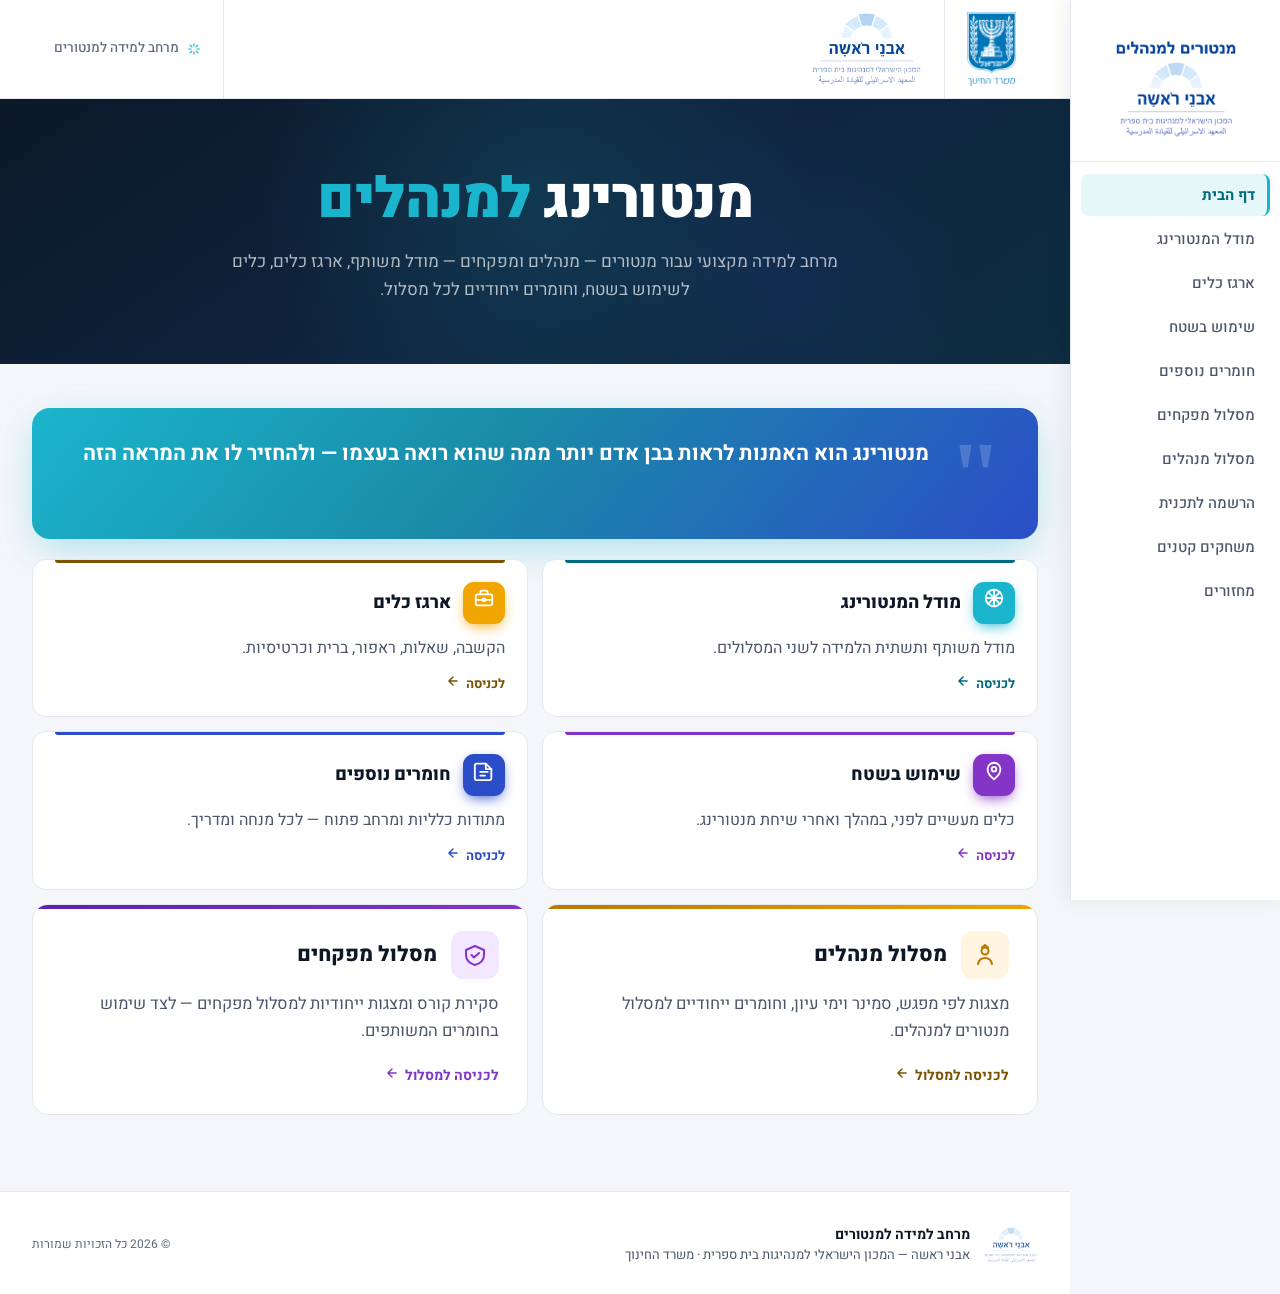
==== commit 8b1ac541: "WCAG 2.1 AA compliance: contrast, skip link, ARIA, landmarks Color contrast (all violations cleared " ====
--- a/index.html
+++ b/index.html
@@ -11,6 +11,7 @@
 
   <div id="site-chrome"></div>
 
+  <main id="main-content" role="main">
   <!-- ── HERO ── -->
   <section class="home-hero">
     <div class="hero-glow hero-glow-1"></div>
@@ -91,6 +92,7 @@
     </div>
 
   </div>
+  </main>
 
   <div id="site-footer"></div>
 
--- a/shared.css
+++ b/shared.css
@@ -14,6 +14,10 @@
   --orange:       #f0a500;
   --orange-deep:  #b87800;
   --purple:       #8435c8;
+
+  /* Accessible text variants (WCAG AA ≥ 4.5:1 on white/light bg) */
+  --teal-text:    #006a80;   /* 6.2:1 on white; replaces --teal for text */
+  --orange-text:  #7a5200;   /* 6.9:1 on white; replaces --orange-deep for text */
 
   /* Soft tints derived from brand */
   --teal-tint:    #e6f7fa;
@@ -30,7 +34,7 @@
   --ink-2:        #1a2233;
   --text-dark:    #1a2233;
   --text-mid:     #4a5568;
-  --text-light:   #718096;
+  --text-light:   #5c6a7e;   /* was #718096; now 4.9:1 on white (WCAG AA) */
   --border:       #e4e8ee;
   --border-strong:#cbd2dc;
   --bg:           #f4f6fa;
@@ -44,6 +48,24 @@
   --radius-sm:    10px;
   --radius-xs:    8px;
 }
+
+/* ── Skip-to-content link (WCAG 2.4.1) ───────────────────── */
+.skip-link {
+  position: absolute;
+  top: -100%;
+  right: 0;
+  z-index: 10000;
+  background: var(--blue);
+  color: #fff;
+  padding: 10px 20px;
+  border-radius: 0 0 10px 10px;
+  font-size: 15px;
+  font-weight: 700;
+  text-decoration: none;
+  transition: top .2s ease;
+  white-space: nowrap;
+}
+.skip-link:focus { top: 0; outline: 3px solid var(--teal); outline-offset: 2px; }
 
 html { font-size: 18px; -webkit-text-size-adjust: 100%; scroll-padding-top: 24px; }
 body {
@@ -170,7 +192,7 @@
 }
 .nav-links a:hover { color: var(--ink); background: #eef2f7; }
 .nav-links a.active {
-  color: var(--teal);
+  color: var(--teal-text);
   font-weight: 700;
   background: var(--teal-tint);
   border-right-color: var(--teal);
@@ -227,7 +249,7 @@
   align-items: center;
   gap: 6px;
 }
-.page-header .breadcrumb a { color: var(--teal); font-weight: 500; }
+.page-header .breadcrumb a { color: var(--teal-text); font-weight: 500; }
 .page-header .breadcrumb a:hover { text-decoration: underline; }
 .page-header .breadcrumb .sep { color: var(--border-strong); }
 .page-header .page-eyebrow {
@@ -237,7 +259,7 @@
   font-size: 12px;
   font-weight: 700;
   letter-spacing: .04em;
-  color: var(--teal);
+  color: var(--teal-text);
   background: var(--teal-tint);
   padding: 5px 11px;
   border-radius: 999px;
@@ -270,9 +292,9 @@
 .bar-purple { background: var(--purple); }
 
 /* Variant for routes (principals / supervisors) with brand color */
-.page-header[data-accent="orange"] .page-eyebrow { color: var(--orange-deep); background: var(--orange-tint); }
-.page-header[data-accent="purple"] .page-eyebrow { color: var(--purple); background: var(--purple-tint); }
-.page-header[data-accent="blue"]   .page-eyebrow { color: var(--blue);   background: var(--blue-tint); }
+.page-header[data-accent="orange"] .page-eyebrow { color: var(--orange-text); background: var(--orange-tint); }
+.page-header[data-accent="purple"] .page-eyebrow { color: var(--purple);      background: var(--purple-tint); }
+.page-header[data-accent="blue"]   .page-eyebrow { color: var(--blue);        background: var(--blue-tint); }
 
 /* ═══════════════════════════════════════════════════════════
    3 · CONTENT AREA + SECTION GROUPS
@@ -435,7 +457,7 @@
 .file-btn svg { width: 14px; height: 14px; flex-shrink: 0; }
 .file-view-btn {
   background: var(--teal-tint);
-  color: var(--teal);
+  color: var(--teal-text);
   border-color: var(--teal-tint-2);
 }
 .file-view-btn:hover { background: var(--teal-tint-2); border-color: var(--teal); }
@@ -809,8 +831,8 @@
   box-shadow: var(--shadow-hover);
   border-color: rgba(0,0,0,.08);
 }
-.cat-card.teal   { color: var(--teal); }
-.cat-card.orange { color: var(--orange); }
+.cat-card.teal   { color: var(--teal-text); }
+.cat-card.orange { color: var(--orange-text); }
 .cat-card.purple { color: var(--purple); }
 .cat-card.blue   { color: var(--blue); }
 
@@ -825,10 +847,11 @@
   justify-content: center;
   flex-shrink: 0;
 }
-.cat-card.teal   .cat-icon { background: var(--teal);   box-shadow: 0 5px 14px -4px var(--teal); }
-.cat-card.orange .cat-icon { background: var(--orange); box-shadow: 0 5px 14px -4px var(--orange); }
-.cat-card.purple .cat-icon { background: var(--purple); box-shadow: 0 5px 14px -4px var(--purple); }
-.cat-card.blue   .cat-icon { background: var(--blue);   box-shadow: 0 5px 14px -4px var(--blue); }
+/* Icon bg stays full brand color; icon glyph is #fff (graphical — WCAG 1.4.11 non-text: note below) */
+.cat-card.teal   .cat-icon { background: var(--teal);   box-shadow: 0 5px 14px -4px var(--teal);   color: #fff; }
+.cat-card.orange .cat-icon { background: var(--orange); box-shadow: 0 5px 14px -4px var(--orange); color: #fff; }
+.cat-card.purple .cat-icon { background: var(--purple); box-shadow: 0 5px 14px -4px var(--purple); color: #fff; }
+.cat-card.blue   .cat-icon { background: var(--blue);   box-shadow: 0 5px 14px -4px var(--blue);   color: #fff; }
 .cat-icon svg { width: 22px; height: 22px; }
 .cat-title {
   font-size: 18px;
@@ -915,7 +938,7 @@
   align-items: center;
   gap: 6px;
 }
-.dept-card.orange .dept-cta { color: var(--orange-deep); }
+.dept-card.orange .dept-cta { color: var(--orange-text); }
 .dept-card.purple .dept-cta { color: var(--purple); }
 .dept-cta svg { width: 14px; height: 14px; }
 
@@ -1081,7 +1104,7 @@
   align-items: center;
   gap: 8px;
   font-weight: 700;
-  color: var(--orange-deep);
+  color: var(--orange-text);
   margin-bottom: 6px;
   font-size: 13px;
 }
@@ -1118,7 +1141,7 @@
 .footer-meta {
   font-size: 12px;
   color: var(--text-light);
-  text-align: left;
+  text-align: right;
 }
 
 /* ═══════════════════════════════════════════════════════════
@@ -1128,13 +1151,19 @@
   .home-title { font-size: 44px; }
   .page-header h1 { font-size: 32px; }
 }
+
 @media (max-width: 860px) {
-  /* sidebar → sticky top bar on mobile */
+  /* ── Sidebar → sticky top bar ────────────────────────── */
   body { padding-right: 0; }
+
+  /* Strip */
   .site-strip { padding: 0 12px; min-height: auto; }
   .strip-lockup { flex-wrap: nowrap; }
   .strip-logo { padding: 8px 10px; }
   .strip-logo img { height: 44px; }
+  .strip-tag { display: none; } /* hide tag — not enough room on mobile */
+
+  /* Nav */
   .site-nav {
     position: sticky;
     right: auto; left: auto; top: 0; bottom: auto;
@@ -1164,21 +1193,73 @@
     z-index: 200;
   }
   .nav-links.mobile-open { display: flex; }
-  .nav-links a { font-size: 16px; padding: 10px 14px; border-right: 3px solid transparent; }
+  /* Touch-friendly nav links (min 44px tap target) */
+  .nav-links a {
+    font-size: 16px;
+    padding: 12px 14px;
+    min-height: 44px;
+    display: flex;
+    align-items: center;
+    border-right: 3px solid transparent;
+  }
   .nav-links a.active { border-right-color: var(--teal); }
   .nav-hamburger { display: flex; margin-inline-start: auto; }
 
-  /* Content layout */
+  /* ── Homepage ─────────────────────────────────────────── */
+  .home-hero { padding: 40px 16px; }
+  .home-title { font-size: 36px; }
+  .cards-area { padding: 20px 16px 48px; }
+
+  /* Hero stats: wrap and reduce horizontal padding */
+  .hero-stats {
+    flex-wrap: wrap;
+    justify-content: center;
+    padding: 12px 16px;
+    gap: 4px;
+    width: 100%;
+  }
+  .hero-stat { padding: 6px 16px; }
+  .hero-stat-sep { display: none; }
+
+  /* Feature card: stack vertically */
+  .feature-card {
+    flex-direction: column;
+    align-items: flex-start;
+    gap: 18px;
+  }
+  .feature-card-cta { width: 100%; justify-content: center; }
+
+  /* Category/dept grids → single column */
+  .cat-grid { grid-template-columns: 1fr; }
+  .dept-grid { grid-template-columns: 1fr; }
+
+  /* ── Page header + content ────────────────────────────── */
   .page-header { padding: 24px 16px 20px; }
   .page-header h1 { font-size: 26px; }
   .content-area { padding: 0 16px 48px; }
+
+  /* Quote banner: tighten padding, shrink decorative mark */
+  .quote-banner { padding: 20px 20px; gap: 12px; }
+  .quote-mark { font-size: 56px; }
+  .quote-text { font-size: 17px; }
+
+  /* File grid → single column, bigger touch targets on buttons */
   .file-grid { grid-template-columns: 1fr; }
-  .home-hero { padding: 40px 16px; }
-  .home-title { font-size: 36px; }
-  .cards-area { padding: 20px 16px 48px; }
-  .cat-grid { grid-template-columns: 1fr; }
-  .dept-grid { grid-template-columns: 1fr; }
+  .file-actions { flex-direction: row; width: auto; gap: 8px; }
+  .file-btn {
+    padding: 10px 14px;
+    min-height: 44px;
+    min-width: 72px;
+    font-size: 13px;
+  }
+
+  /* Section group title: allow wrap on very small screens */
+  .section-group-title { flex-wrap: wrap; gap: 10px; }
+
+  /* Photo grid */
   .photo-grid { grid-template-columns: repeat(2, 1fr); }
+
+  /* Footer */
   .site-footer { padding: 24px 16px 20px; }
   .site-footer-inner { flex-direction: column; align-items: flex-start; }
 }
@@ -1186,5 +1267,10 @@
 @media (max-width: 480px) {
   .home-title { font-size: 28px; }
   .page-header h1 { font-size: 22px; }
+  .quote-mark { display: none; } /* reclaim horizontal space on very small screens */
   .photo-grid { grid-template-columns: 1fr; }
-}
+  /* File buttons: full width on smallest screens */
+  .file-actions { flex-direction: column; width: 100%; }
+  .file-btn { width: 100%; }
+  /* Feature card CTA full width already handled above */
+}
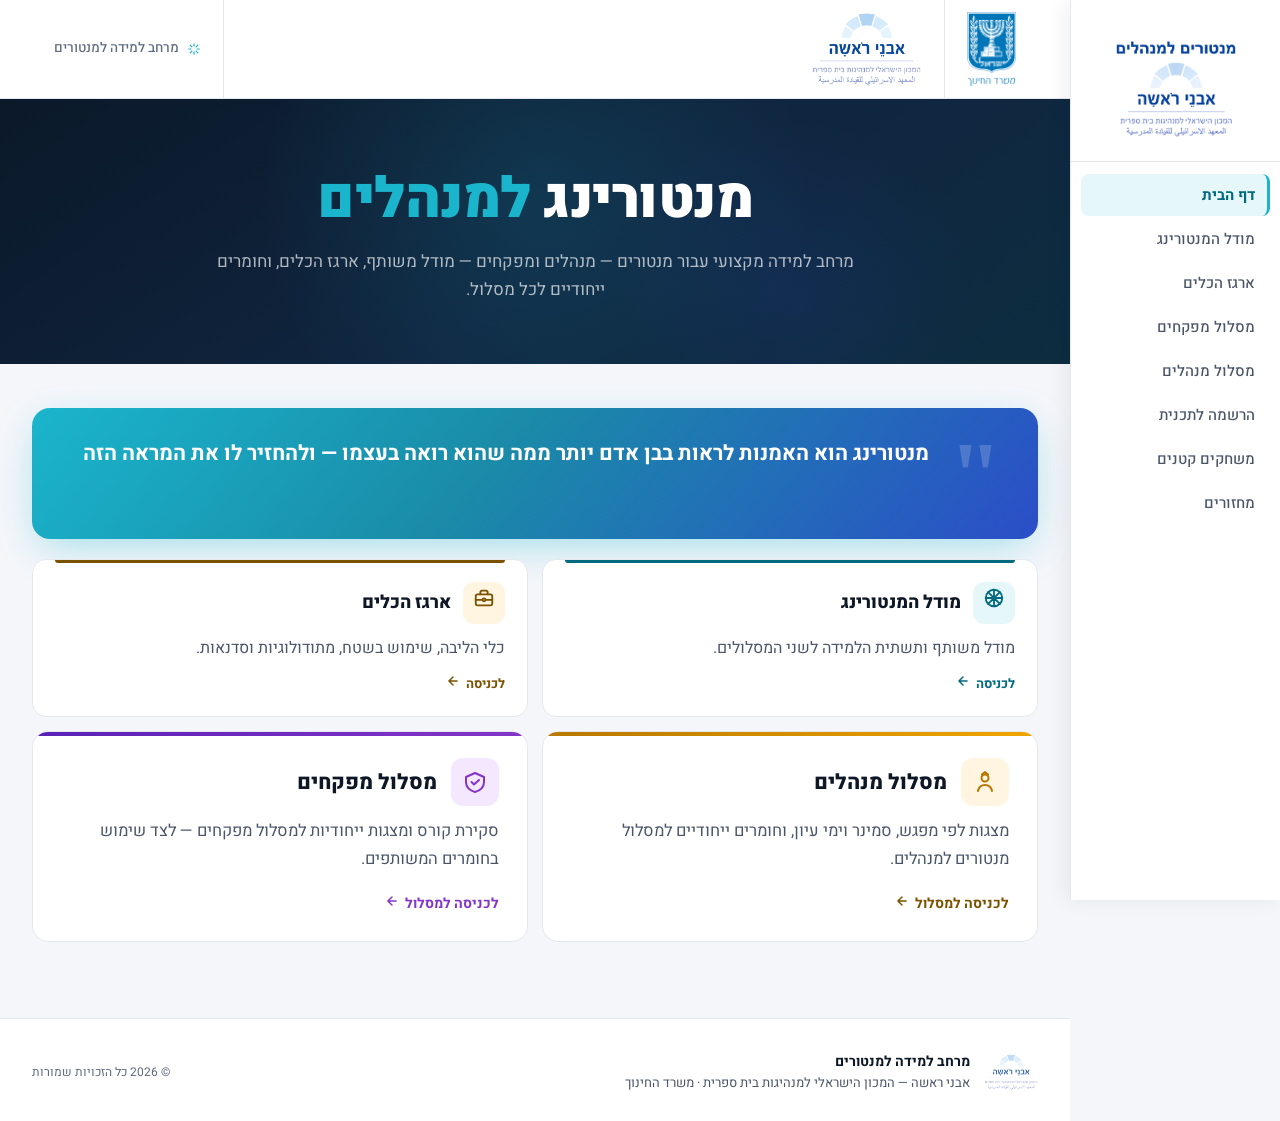
==== commit df739c64: "Merge toolbox/field-use/shared tabs into single ארגז הכלים page - Remove 'שימוש בשטח' and 'חומרים נו" ====
--- a/index.html
+++ b/index.html
@@ -17,7 +17,7 @@
     <div class="hero-glow hero-glow-1"></div>
     <div class="hero-glow hero-glow-2"></div>
     <h1 class="home-title">מנטורינג <em>למנהלים</em></h1>
-    <p class="home-sub">מרחב למידה מקצועי עבור מנטורים — מנהלים ומפקחים — מודל משותף, ארגז כלים, כלים לשימוש בשטח, וחומרים ייחודיים לכל מסלול.</p>
+    <p class="home-sub">מרחב למידה מקצועי עבור מנטורים — מנהלים ומפקחים — מודל משותף, ארגז הכלים, וחומרים ייחודיים לכל מסלול.</p>
   </section>
 
   <!-- ── CARDS ── -->
@@ -44,29 +44,9 @@
       <a href="toolbox.html" class="cat-card orange">
         <div class="cat-head">
           <div class="cat-icon"><span class="cat-icon-svg" data-icon="toolbox"></span></div>
-          <div class="cat-title">ארגז כלים</div>
+          <div class="cat-title">ארגז הכלים</div>
         </div>
-        <div class="cat-desc">הקשבה, שאלות, ראפור, ברית וכרטיסיות.</div>
-        <span class="cat-link">לכניסה <span data-icon="arrow"></span></span>
-      </a>
-    </div>
-
-    <!-- Row: field + materials -->
-    <div class="cat-grid">
-      <a href="field-use.html" class="cat-card purple">
-        <div class="cat-head">
-          <div class="cat-icon"><span class="cat-icon-svg" data-icon="field"></span></div>
-          <div class="cat-title">שימוש בשטח</div>
-        </div>
-        <div class="cat-desc">כלים מעשיים לפני, במהלך ואחרי שיחת מנטורינג.</div>
-        <span class="cat-link">לכניסה <span data-icon="arrow"></span></span>
-      </a>
-      <a href="main-shared.html" class="cat-card blue">
-        <div class="cat-head">
-          <div class="cat-icon"><span class="cat-icon-svg" data-icon="materials"></span></div>
-          <div class="cat-title">חומרים נוספים</div>
-        </div>
-        <div class="cat-desc">מתודות כלליות ומרחב פתוח — לכל מנחה ומדריך.</div>
+        <div class="cat-desc">כלי הליבה, שימוש בשטח, מתודולוגיות וסדנאות.</div>
         <span class="cat-link">לכניסה <span data-icon="arrow"></span></span>
       </a>
     </div>
--- a/shared.css
+++ b/shared.css
@@ -847,9 +847,10 @@
   justify-content: center;
   flex-shrink: 0;
 }
-/* Icon bg stays full brand color; icon glyph is #fff (graphical — WCAG 1.4.11 non-text: note below) */
-.cat-card.teal   .cat-icon { background: var(--teal);   box-shadow: 0 5px 14px -4px var(--teal);   color: #fff; }
-.cat-card.orange .cat-icon { background: var(--orange); box-shadow: 0 5px 14px -4px var(--orange); color: #fff; }
+/* Teal + orange: tint bg + dark icon → passes WCAG 1.4.11 non-text contrast (3:1) */
+.cat-card.teal   .cat-icon { background: var(--teal-tint);   color: var(--teal-text); box-shadow: none; }
+.cat-card.orange .cat-icon { background: var(--orange-tint); color: var(--orange-text); box-shadow: none; }
+/* Purple + blue: white on brand passes 3:1 already (5.7:1 and 6.3:1) */
 .cat-card.purple .cat-icon { background: var(--purple); box-shadow: 0 5px 14px -4px var(--purple); color: #fff; }
 .cat-card.blue   .cat-icon { background: var(--blue);   box-shadow: 0 5px 14px -4px var(--blue);   color: #fff; }
 .cat-icon svg { width: 22px; height: 22px; }
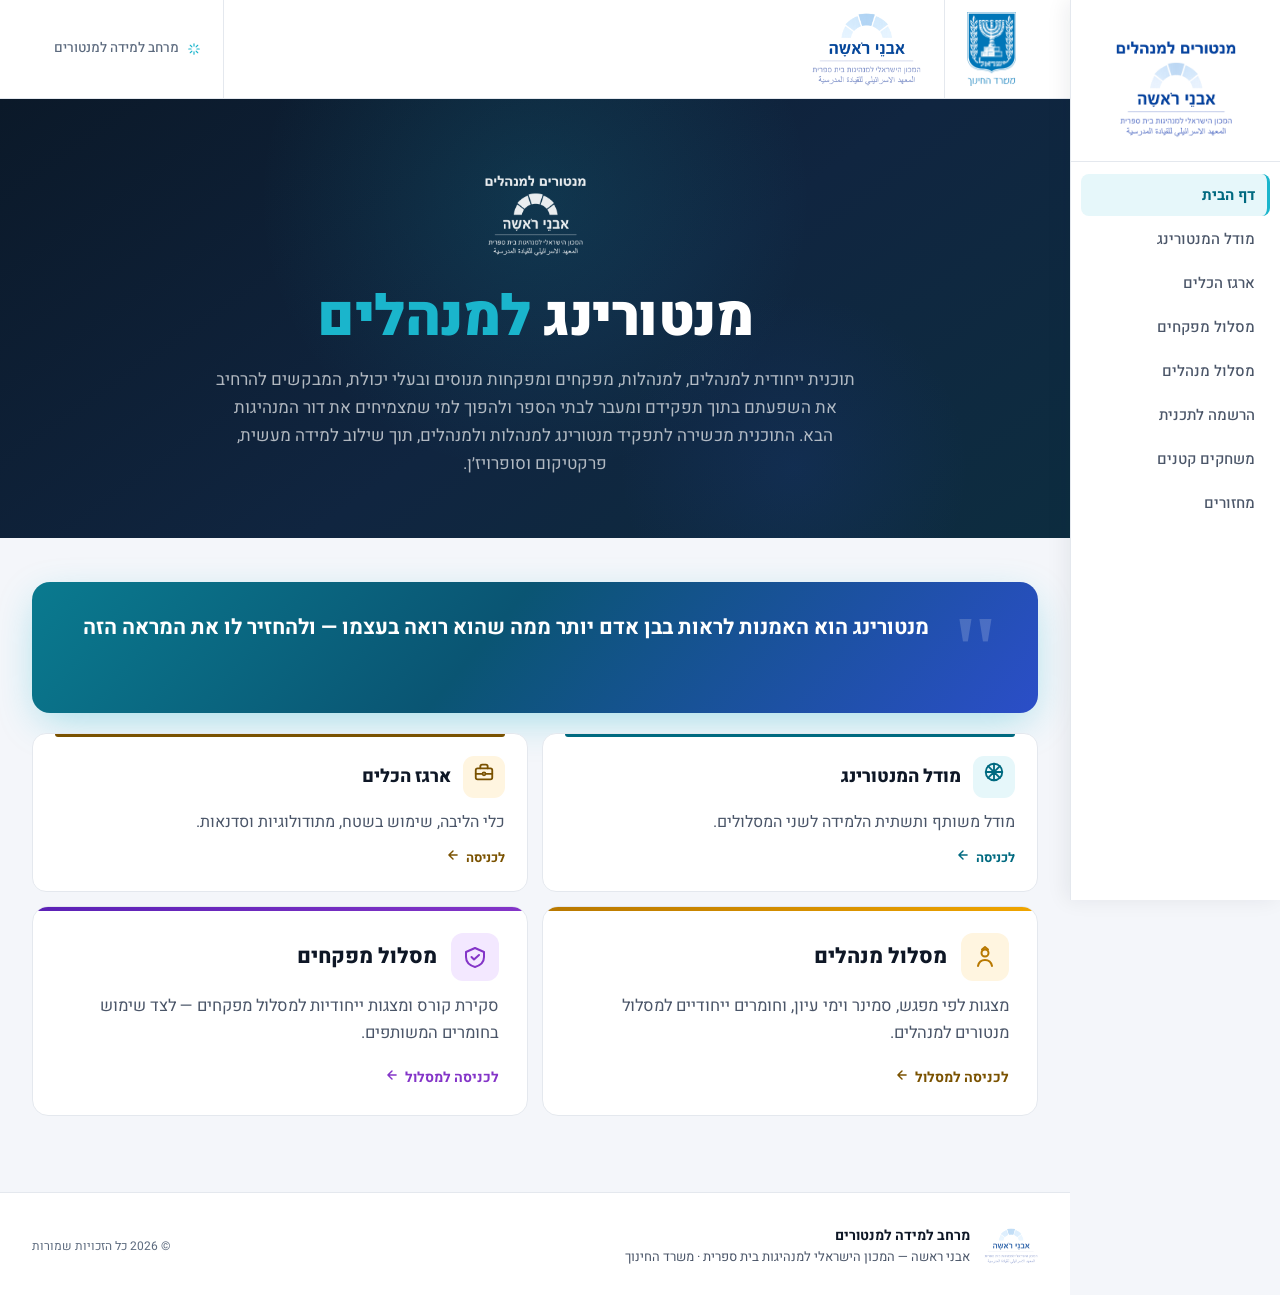
==== commit eb4e1c58: "Homepage: add mentors logo to hero and update program description - Add logo-mentors.png above H1 in" ====
--- a/index.html
+++ b/index.html
@@ -16,8 +16,9 @@
   <section class="home-hero">
     <div class="hero-glow hero-glow-1"></div>
     <div class="hero-glow hero-glow-2"></div>
+    <img src="logo-mentors.png" alt="מנטורים למנהלים — אבני ראשה" class="hero-logo" />
     <h1 class="home-title">מנטורינג <em>למנהלים</em></h1>
-    <p class="home-sub">מרחב למידה מקצועי עבור מנטורים — מנהלים ומפקחים — מודל משותף, ארגז הכלים, וחומרים ייחודיים לכל מסלול.</p>
+    <p class="home-sub">תוכנית ייחודית למנהלים, למנהלות, מפקחים ומפקחות מנוסים ובעלי יכולת, המבקשים להרחיב את השפעתם בתוך תפקידם ומעבר לבתי הספר ולהפוך למי שמצמיחים את דור המנהיגות הבא. התוכנית מכשירה לתפקיד מנטורינג למנהלות ולמנהלים, תוך שילוב למידה מעשית, פרקטיקום וסופרויז׳ן.</p>
   </section>
 
   <!-- ── CARDS ── -->
--- a/shared.css
+++ b/shared.css
@@ -28,6 +28,12 @@
   --purple-tint-2:#e0c8fa;
   --blue-tint:    #e6ecfb;
   --blue-tint-2:  #c8d4f5;
+  --green:        #15803d;
+  --green-tint:   #dcfce7;
+  --green-tint-2: #bbf7d0;
+  --rose:         #be123c;
+  --rose-tint:    #ffe4e6;
+  --rose-tint-2:  #fecdd3;
 
   /* Neutrals */
   --ink:          #0e1726;
@@ -290,11 +296,15 @@
 .bar-blue   { background: var(--blue); }
 .bar-orange { background: var(--orange); }
 .bar-purple { background: var(--purple); }
+.bar-green  { background: var(--green); }
+.bar-rose   { background: var(--rose); }
 
 /* Variant for routes (principals / supervisors) with brand color */
 .page-header[data-accent="orange"] .page-eyebrow { color: var(--orange-text); background: var(--orange-tint); }
 .page-header[data-accent="purple"] .page-eyebrow { color: var(--purple);      background: var(--purple-tint); }
 .page-header[data-accent="blue"]   .page-eyebrow { color: var(--blue);        background: var(--blue-tint); }
+.page-header[data-accent="green"]  .page-eyebrow { color: var(--green);       background: var(--green-tint); }
+.page-header[data-accent="rose"]   .page-eyebrow { color: var(--rose);        background: var(--rose-tint); }
 
 /* ═══════════════════════════════════════════════════════════
    3 · CONTENT AREA + SECTION GROUPS
@@ -318,24 +328,32 @@
   box-shadow: var(--shadow);
 }
 
-.section-group { margin-bottom: 36px; }
+.section-group { margin-bottom: 48px; }
 
 .section-group-title {
   display: flex;
   align-items: center;
   gap: 14px;
   margin-bottom: 16px;
-  padding-bottom: 12px;
-  border-bottom: 1.5px solid var(--border);
+  padding: 14px 16px;
+  background: var(--teal-tint);
+  border-radius: 12px;
+  border: 1px solid var(--border-strong);
+  border-right: 4px solid var(--teal);
   text-align: right;
   direction: rtl;
   width: 100%;
 }
+.section-group-title:has([data-tone="orange"]) { border-right-color: var(--orange-deep); background: var(--orange-tint); }
+.section-group-title:has([data-tone="purple"]) { border-right-color: var(--purple);      background: var(--purple-tint); }
+.section-group-title:has([data-tone="blue"])   { border-right-color: var(--blue);         background: var(--blue-tint); }
+.section-group-title:has([data-tone="green"])  { border-right-color: var(--green);        background: var(--green-tint); }
+.section-group-title:has([data-tone="rose"])   { border-right-color: var(--rose);         background: var(--rose-tint); }
 .sec-ico {
   width: 38px;
   height: 38px;
   border-radius: 10px;
-  background: var(--teal-tint);
+  background: var(--teal-tint-2);
   color: var(--teal);
   display: flex;
   align-items: center;
@@ -343,9 +361,11 @@
   flex-shrink: 0;
 }
 .sec-ico svg { width: 20px; height: 20px; }
-.sec-ico[data-tone="orange"] { background: var(--orange-tint); color: var(--orange-deep); }
-.sec-ico[data-tone="purple"] { background: var(--purple-tint); color: var(--purple); }
-.sec-ico[data-tone="blue"]   { background: var(--blue-tint); color: var(--blue); }
+.sec-ico[data-tone="orange"] { background: var(--orange-tint-2); color: var(--orange-deep); }
+.sec-ico[data-tone="purple"] { background: var(--purple-tint-2); color: var(--purple); }
+.sec-ico[data-tone="blue"]   { background: var(--blue-tint-2);   color: var(--blue); }
+.sec-ico[data-tone="green"]  { background: var(--green-tint-2);  color: var(--green); }
+.sec-ico[data-tone="rose"]   { background: var(--rose-tint-2);   color: var(--rose); }
 
 .sec-text {
   display: flex;
@@ -355,8 +375,8 @@
   min-width: 0;
 }
 .sec-text strong {
-  font-size: 18px;
-  font-weight: 800;
+  font-size: 20px;
+  font-weight: 900;
   color: var(--ink);
 }
 .sec-text span {
@@ -599,6 +619,17 @@
   50%       { opacity: 1;  transform: scale(1.1); }
 }
 
+.hero-logo {
+  display: block;
+  height: 90px;
+  width: auto;
+  margin: 0 auto 28px;
+  object-fit: contain;
+  position: relative;
+  filter: brightness(0) invert(1);   /* white on dark hero */
+  opacity: .92;
+}
+
 .home-title {
   font-size: 56px;
   font-weight: 900;
@@ -662,7 +693,7 @@
 
 /* Quote banner */
 .quote-banner {
-  background: linear-gradient(130deg, var(--teal) 0%, #1a8ba8 45%, var(--blue) 100%);
+  background: linear-gradient(130deg, #0a7a8f 0%, #0a5573 45%, var(--blue) 100%);
   border-radius: 18px;
   padding: 30px 36px;
   margin-bottom: 20px;
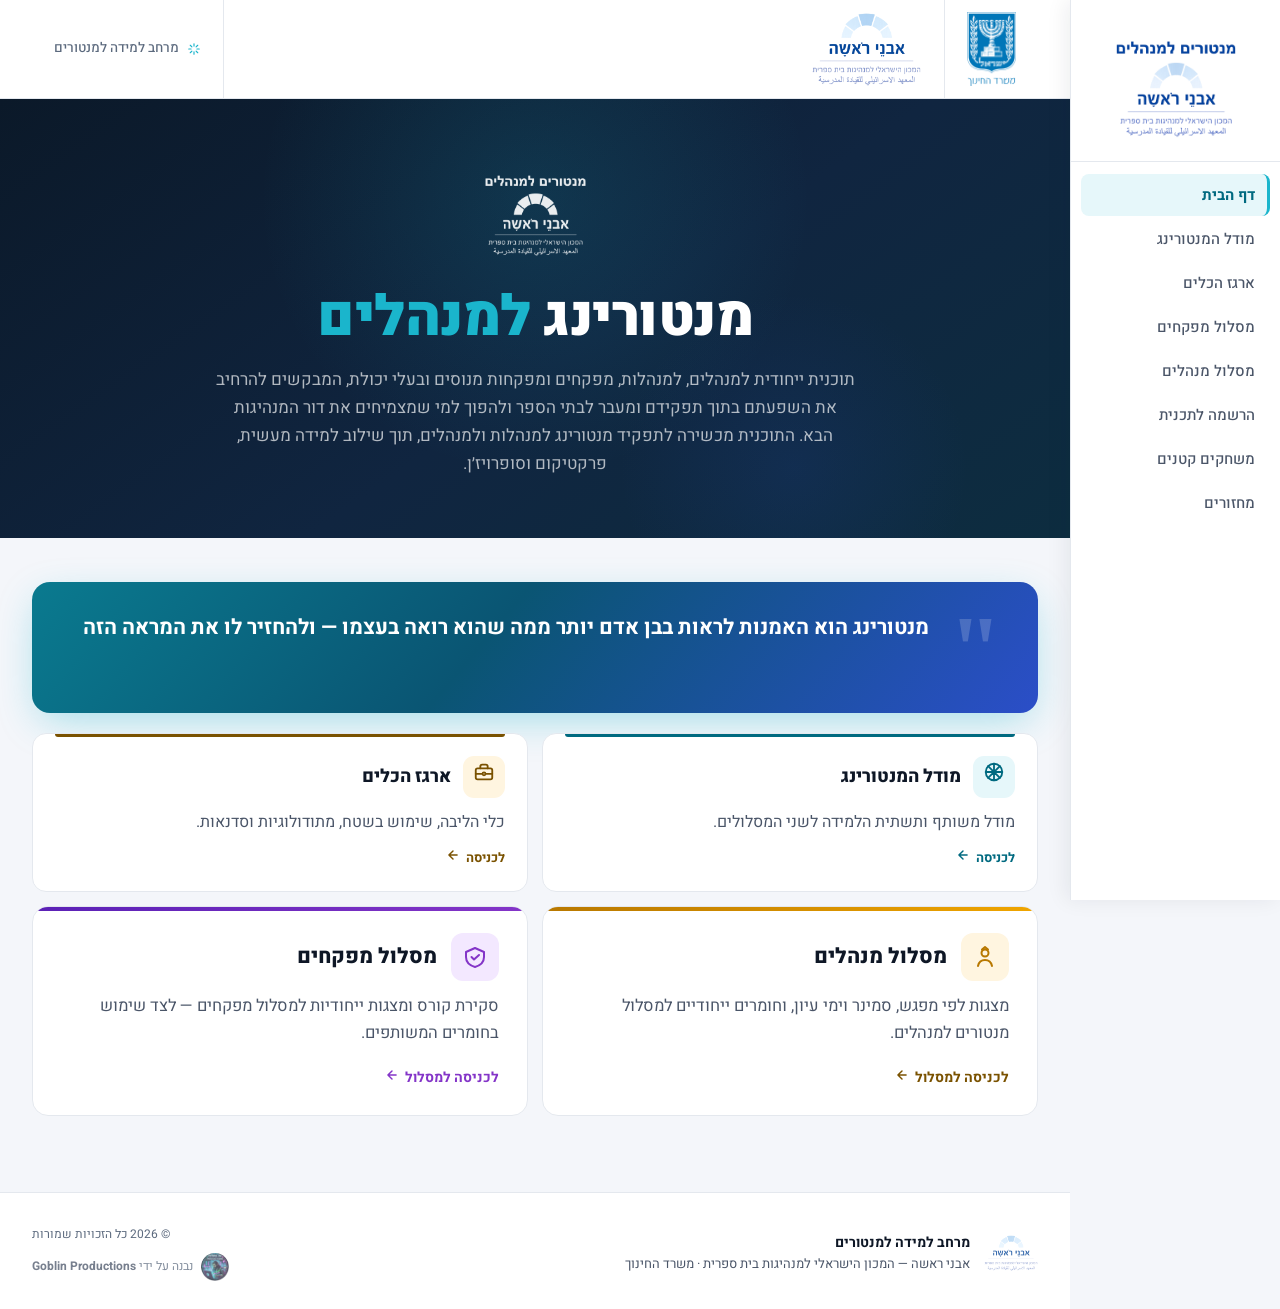
==== commit 536fc65d: "Accessibility improvements (WCAG 2.1 AA) - CSS: add global :focus-visible ring (3px teal, offset 3px" ====
--- a/index.html
+++ b/index.html
@@ -16,7 +16,7 @@
   <section class="home-hero">
     <div class="hero-glow hero-glow-1"></div>
     <div class="hero-glow hero-glow-2"></div>
-    <img src="logo-mentors.png" alt="מנטורים למנהלים — אבני ראשה" class="hero-logo" />
+    <img src="logo-mentors.png" alt="" role="presentation" class="hero-logo" />
     <h1 class="home-title">מנטורינג <em>למנהלים</em></h1>
     <p class="home-sub">תוכנית ייחודית למנהלים, למנהלות, מפקחים ומפקחות מנוסים ובעלי יכולת, המבקשים להרחיב את השפעתם בתוך תפקידם ומעבר לבתי הספר ולהפוך למי שמצמיחים את דור המנהיגות הבא. התוכנית מכשירה לתפקיד מנטורינג למנהלות ולמנהלים, תוך שילוב למידה מעשית, פרקטיקום וסופרויז׳ן.</p>
   </section>
--- a/shared.css
+++ b/shared.css
@@ -55,6 +55,14 @@
   --radius-xs:    8px;
 }
 
+/* ── Global keyboard focus ring (WCAG 2.4.7 / 2.4.11) ───── */
+:focus-visible {
+  outline: 3px solid var(--teal);
+  outline-offset: 3px;
+  border-radius: 4px;
+}
+:focus:not(:focus-visible) { outline: none; }
+
 /* ── Skip-to-content link (WCAG 2.4.1) ───────────────────── */
 .skip-link {
   position: absolute;
@@ -1170,10 +1178,35 @@
 }
 .footer-brand img { height: 36px; width: auto; opacity: .8; }
 .footer-brand strong { color: var(--ink); font-weight: 700; display: block; font-size: 14px; }
+.footer-right {
+  display: flex;
+  flex-direction: column;
+  align-items: flex-end;
+  gap: 8px;
+}
 .footer-meta {
   font-size: 12px;
   color: var(--text-light);
   text-align: right;
+}
+.footer-built-by {
+  display: inline-flex;
+  align-items: center;
+  gap: 8px;
+  font-size: 12px;
+  color: var(--text-light);
+  opacity: .75;
+  transition: opacity .2s;
+  text-decoration: none;
+}
+.footer-built-by:hover { opacity: 1; }
+.footer-built-by strong { color: var(--text-mid); font-weight: 700; }
+.footer-goblin-logo {
+  width: 28px;
+  height: 28px;
+  border-radius: 50%;
+  object-fit: cover;
+  flex-shrink: 0;
 }
 
 /* ═══════════════════════════════════════════════════════════
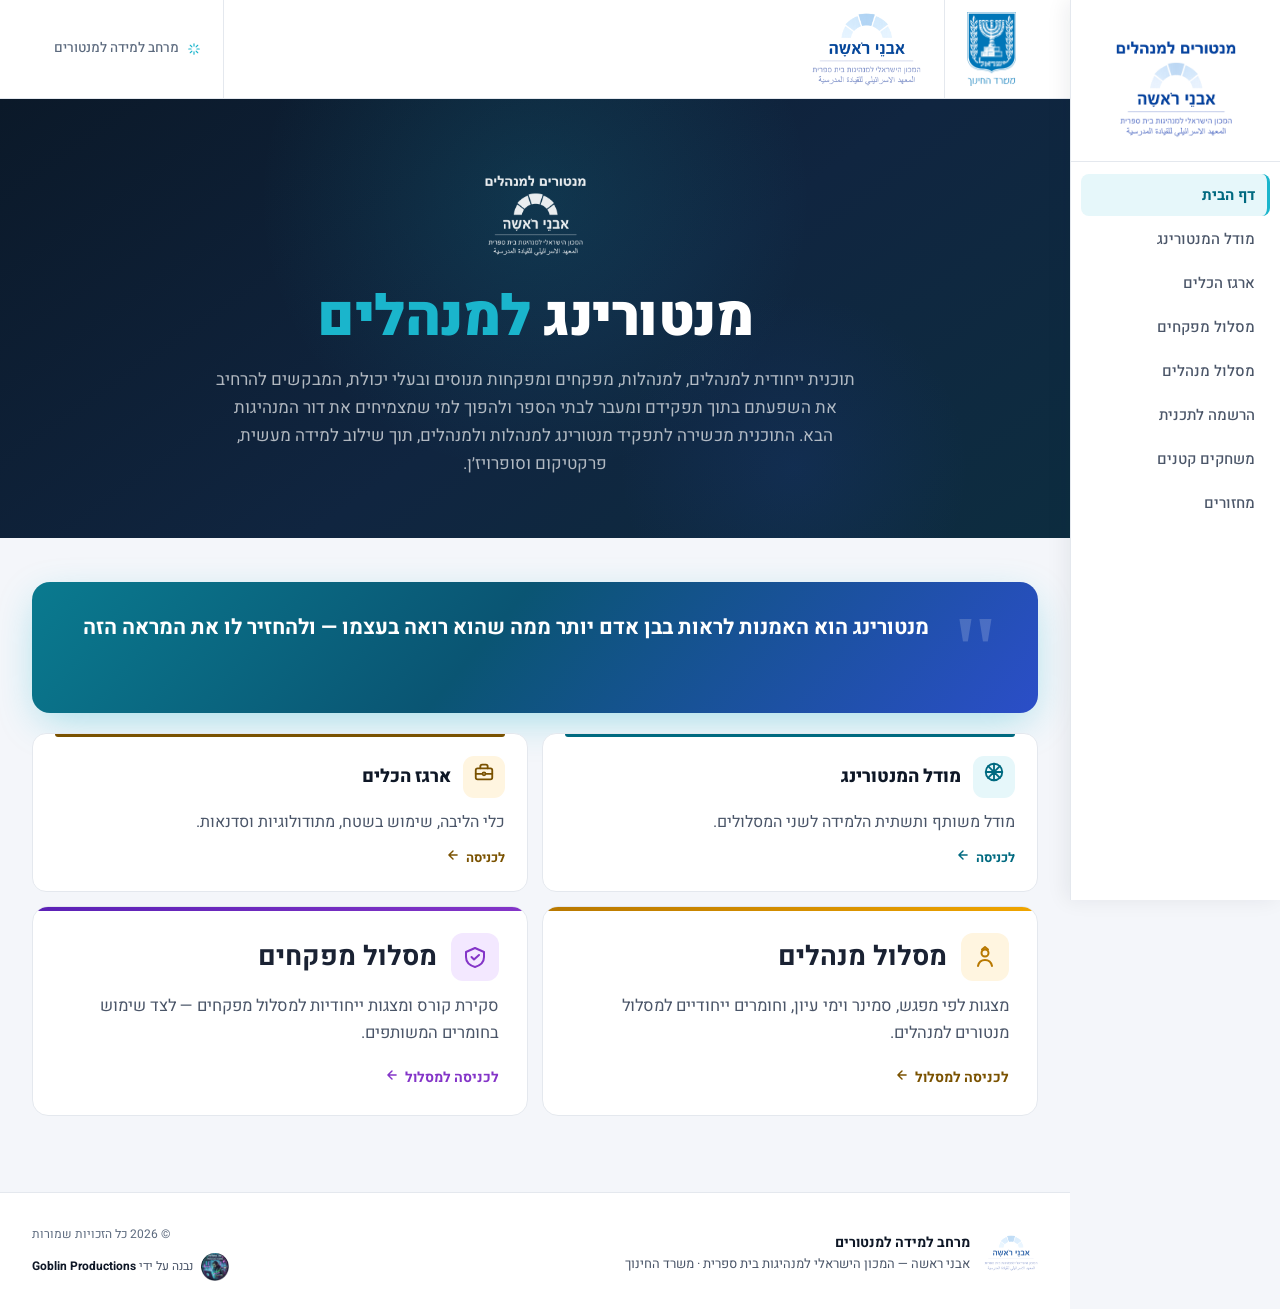
==== commit 4d3bc991: "נגישות מלאה WCAG 2.1 AA / ת"י 5568 — מעבר שלם - shared.js: אקורדיון → <button> עם aria-expanded + ar" ====
--- a/index.html
+++ b/index.html
@@ -57,7 +57,7 @@
       <a href="principals.html" class="dept-card orange">
         <div class="dept-head">
           <div class="dept-icon" data-icon="principals"></div>
-          <h3>מסלול מנהלים</h3>
+          <h2>מסלול מנהלים</h2>
         </div>
         <p>מצגות לפי מפגש, סמינר וימי עיון, וחומרים ייחודיים למסלול מנטורים למנהלים.</p>
         <span class="dept-cta">לכניסה למסלול <span data-icon="arrow"></span></span>
@@ -65,7 +65,7 @@
       <a href="supervisors.html" class="dept-card purple">
         <div class="dept-head">
           <div class="dept-icon" data-icon="supervisors"></div>
-          <h3>מסלול מפקחים</h3>
+          <h2>מסלול מפקחים</h2>
         </div>
         <p>סקירת קורס ומצגות ייחודיות למסלול מפקחים — לצד שימוש בחומרים המשותפים.</p>
         <span class="dept-cta">לכניסה למסלול <span data-icon="arrow"></span></span>
--- a/shared.css
+++ b/shared.css
@@ -382,10 +382,13 @@
   flex: 1;
   min-width: 0;
 }
-.sec-text strong {
+.sec-text strong,
+.sec-text h2 {
   font-size: 20px;
   font-weight: 900;
   color: var(--ink);
+  margin: 0;
+  line-height: 1.25;
 }
 .sec-text span {
   font-size: 15px;
@@ -996,6 +999,7 @@
 .acc-item:hover { box-shadow: var(--shadow); }
 .acc-item.open { border-color: var(--border-strong); box-shadow: var(--shadow); }
 .acc-header {
+  width: 100%;
   padding: 14px 18px;
   display: flex;
   align-items: center;
@@ -1003,6 +1007,12 @@
   gap: 14px;
   cursor: pointer;
   transition: background .15s;
+  /* button reset */
+  background: none;
+  border: none;
+  font: inherit;
+  color: inherit;
+  text-align: inherit;
 }
 .acc-header:hover { background: var(--paper-2); }
 .acc-header-right { display: flex; align-items: center; gap: 14px; flex: 1; min-width: 0; }
@@ -1194,13 +1204,12 @@
   align-items: center;
   gap: 8px;
   font-size: 12px;
-  color: var(--text-light);
-  opacity: .75;
-  transition: opacity .2s;
+  color: var(--text-mid);
+  transition: color .2s;
   text-decoration: none;
 }
-.footer-built-by:hover { opacity: 1; }
-.footer-built-by strong { color: var(--text-mid); font-weight: 700; }
+.footer-built-by:hover { color: var(--ink); }
+.footer-built-by strong { color: var(--ink); font-weight: 700; }
 .footer-goblin-logo {
   width: 28px;
   height: 28px;
